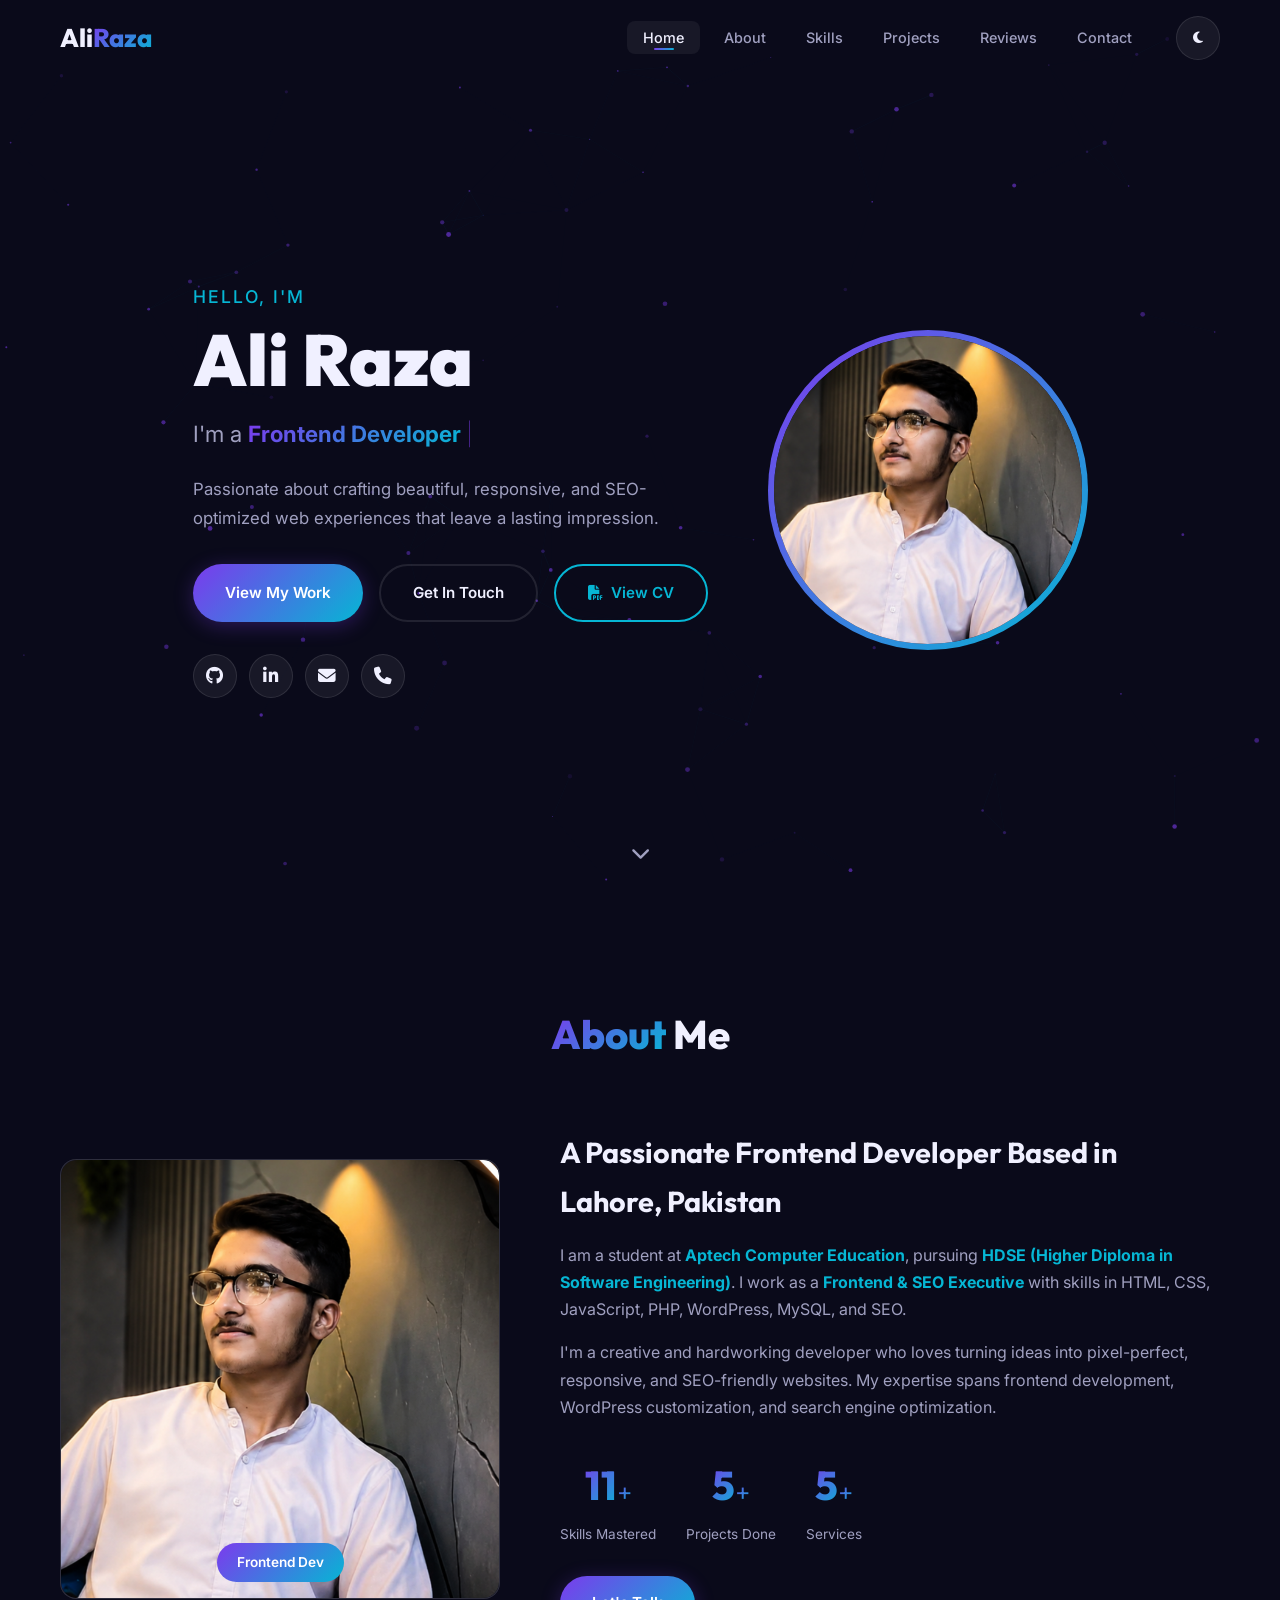
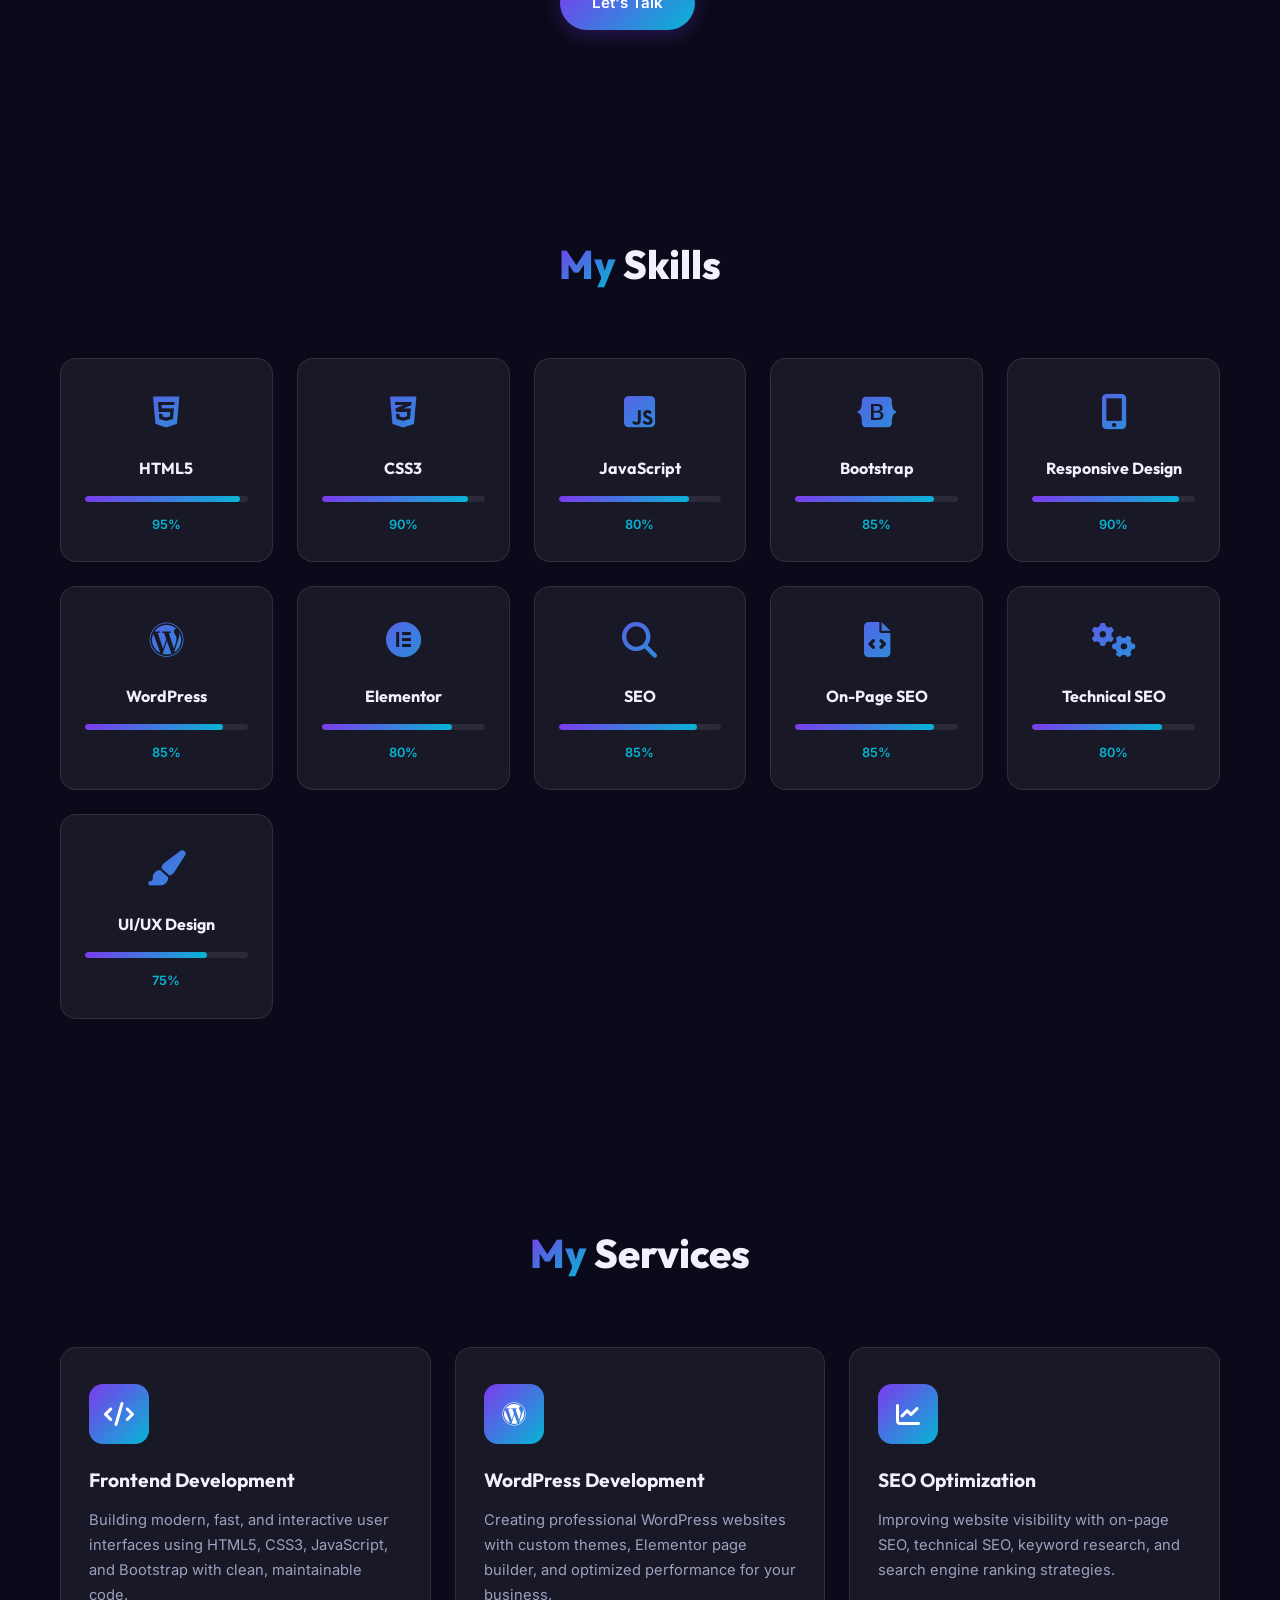
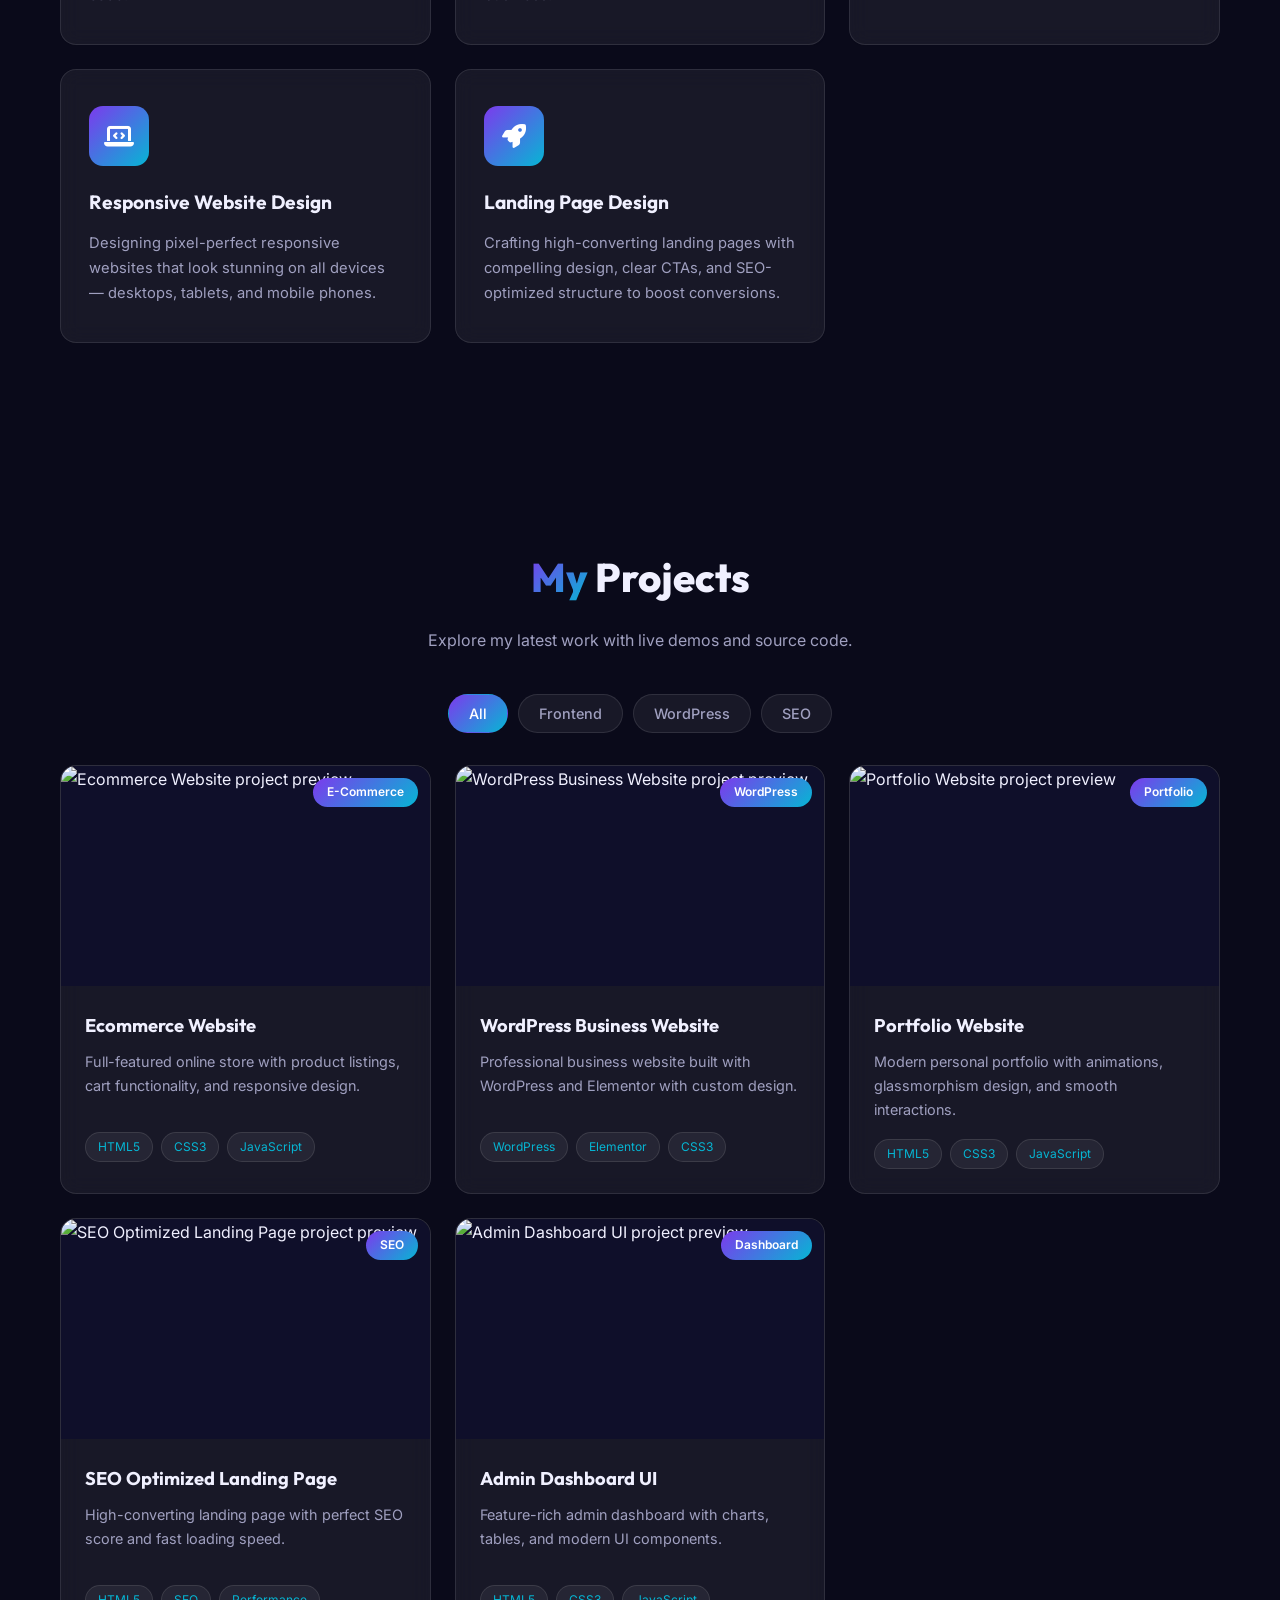
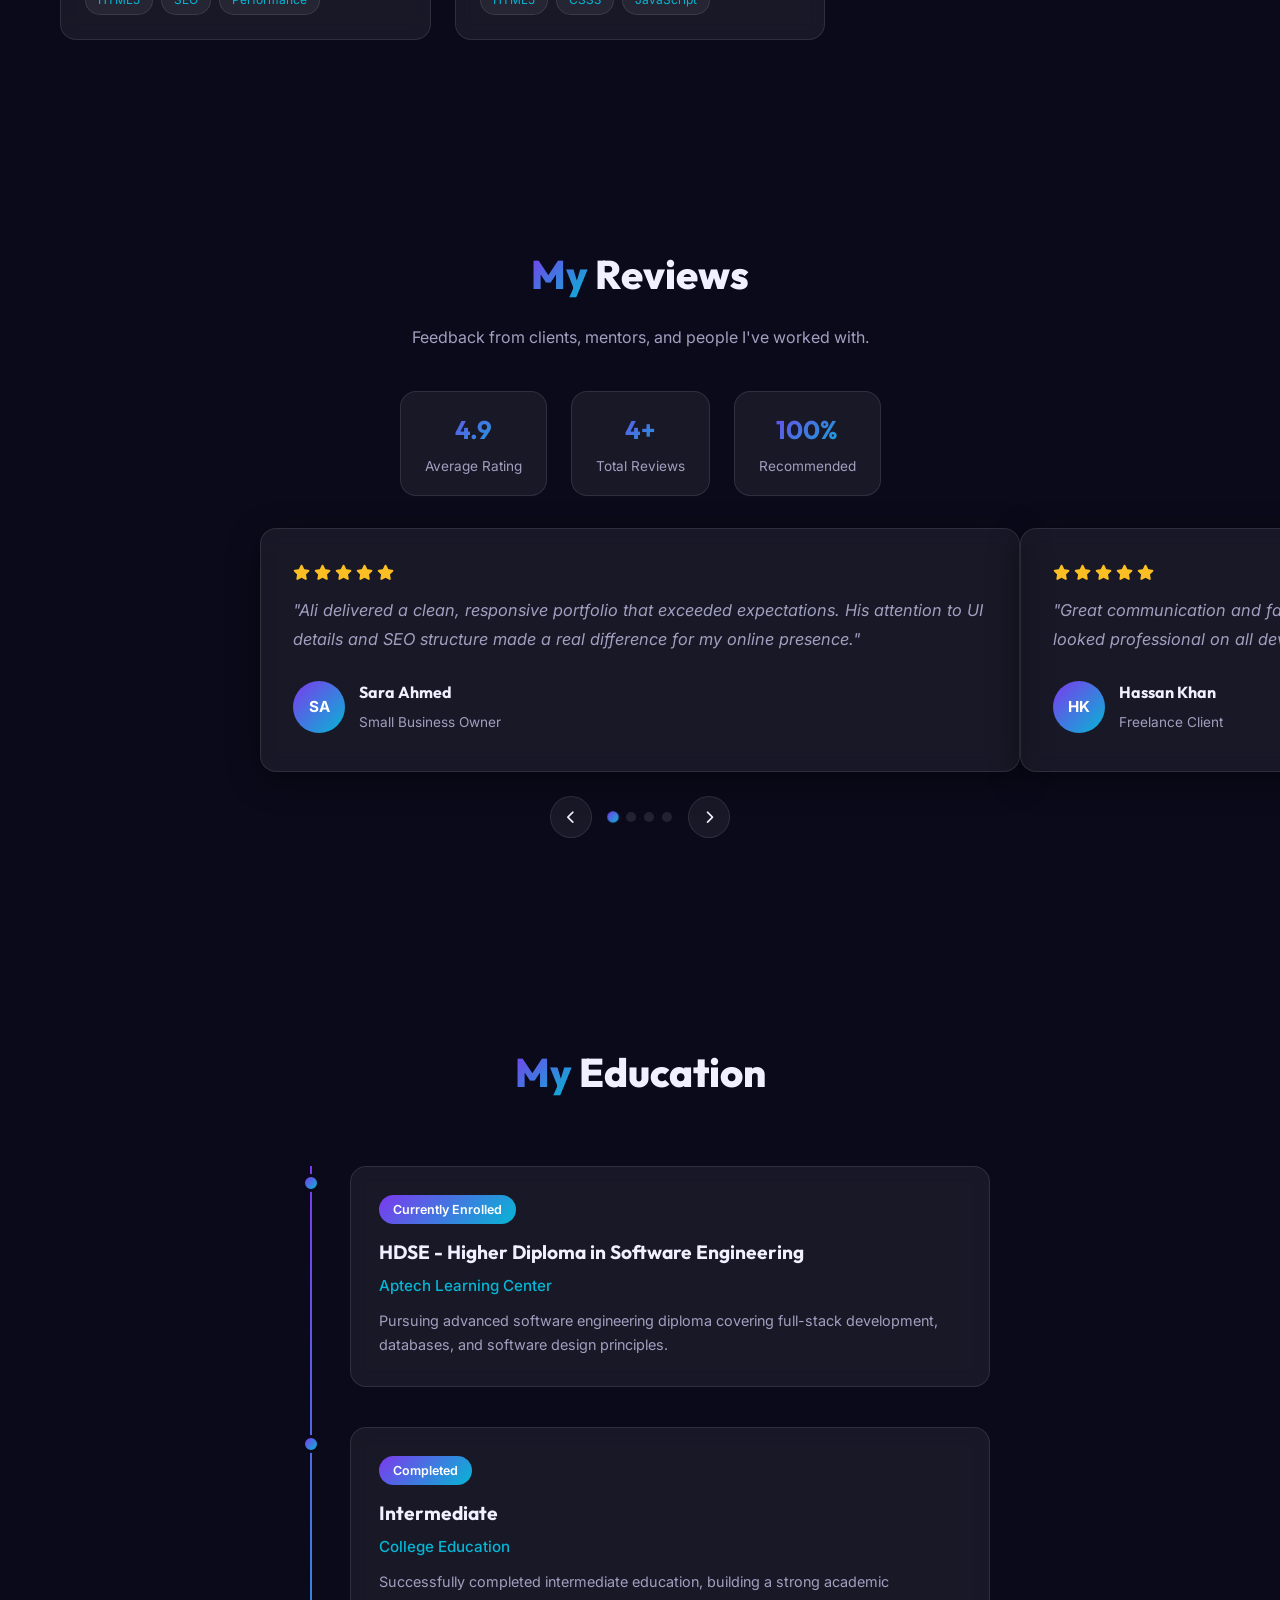
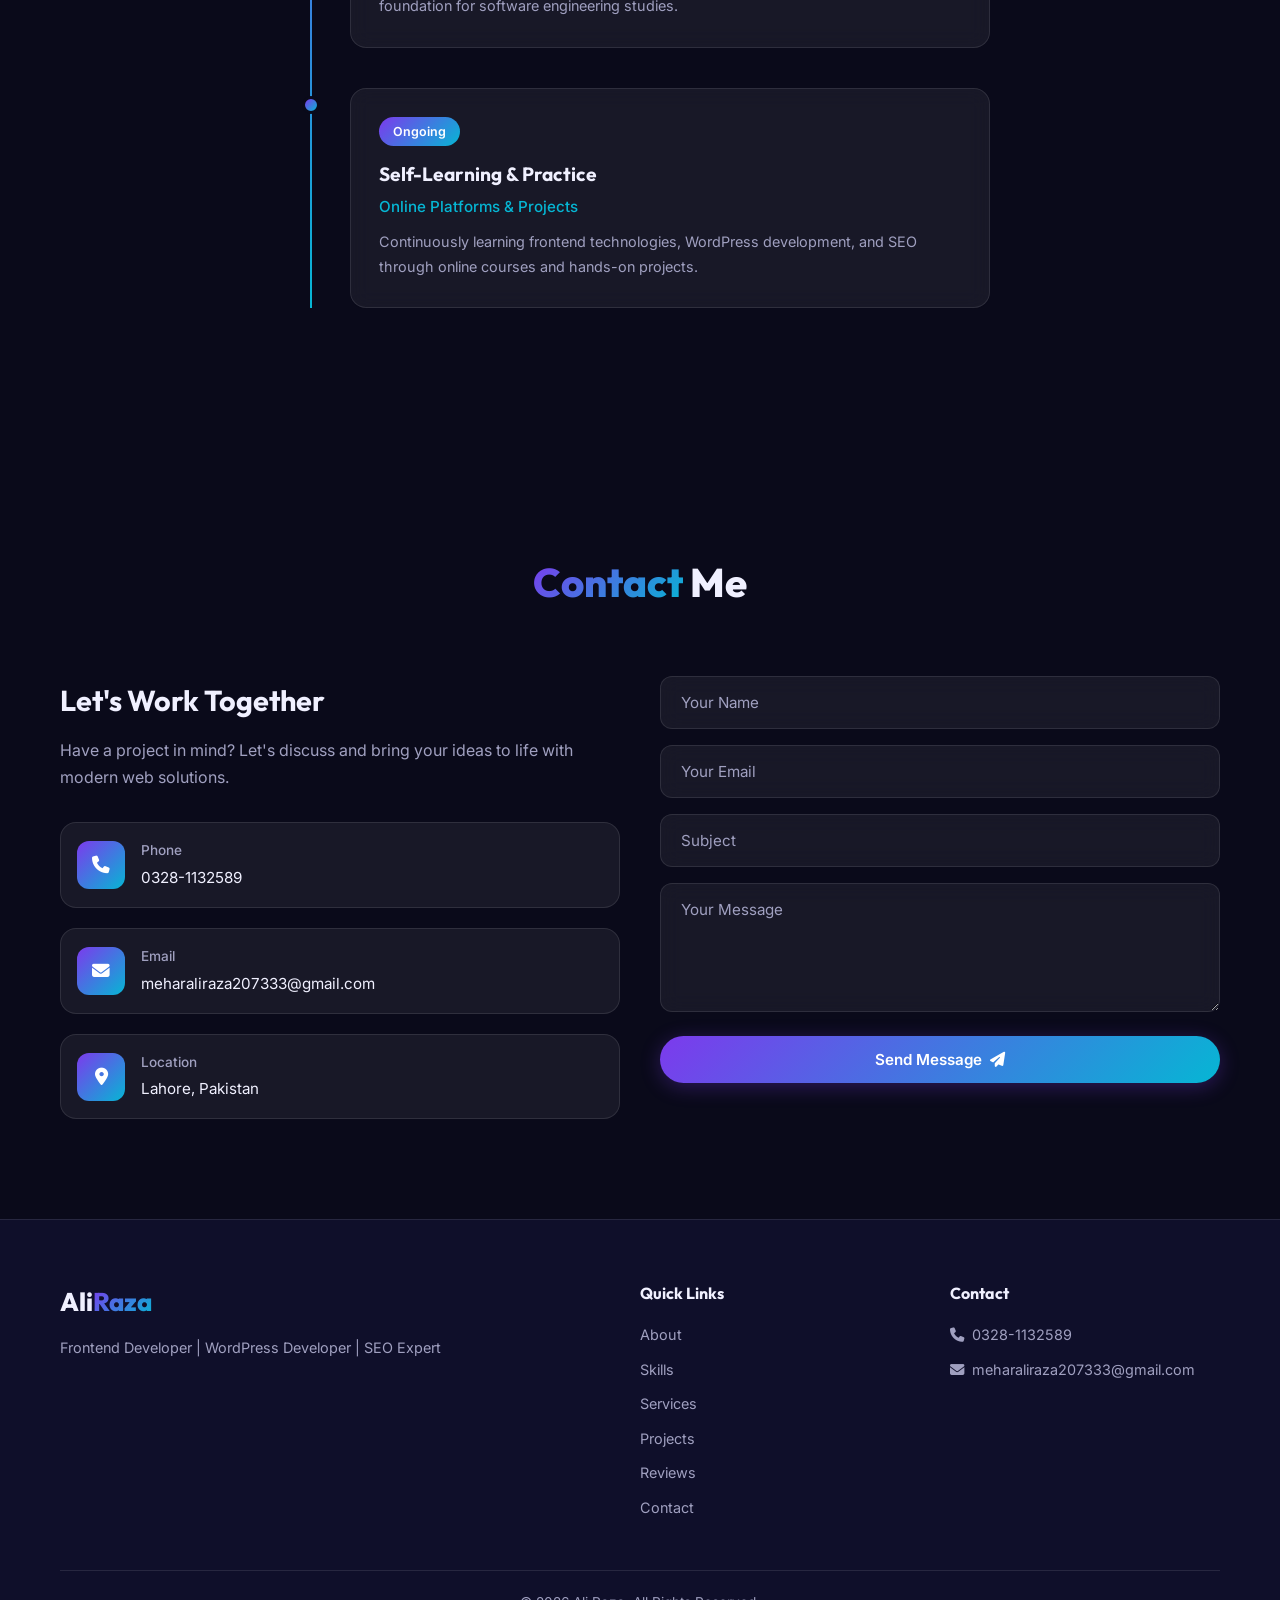
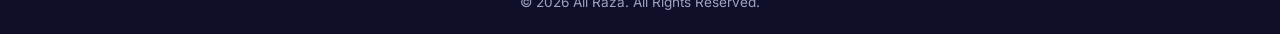
==== Assets/HTML/index.html @ eefe22ae "Upgrade portfolio with Week 2 features, separated assets, CV, reviews, and deployment config. Co-aut" ====
<!DOCTYPE html>
<html lang="en">
<head>
  <meta charset="UTF-8">
  <meta name="viewport" content="width=device-width, initial-scale=1.0">
  <meta name="description" content="Ali Raza - Frontend Developer, WordPress Developer & SEO Expert. Professional portfolio showcasing modern web development skills.">
  <meta name="keywords" content="Frontend Developer, WordPress Developer, SEO Expert, Web Development, Ali Raza">
  <meta name="author" content="Ali Raza">
  <title>Ali Raza | Frontend Developer & SEO Expert</title>
  <link rel="preconnect" href="https://fonts.googleapis.com">
  <link rel="preconnect" href="https://fonts.gstatic.com" crossorigin>
  <link href="https://fonts.googleapis.com/css2?family=Inter:wght@300;400;500;600;700;800;900&family=Outfit:wght@300;400;500;600;700;800&display=swap" rel="stylesheet">
  <link rel="stylesheet" href="https://cdnjs.cloudflare.com/ajax/libs/font-awesome/6.5.1/css/all.min.css">
  <link href="https://unpkg.com/aos@2.3.4/dist/aos.css" rel="stylesheet">
  <link rel="stylesheet" href="../CSS/style.css">
  <script>
    (function () {
      const savedTheme = localStorage.getItem('portfolio-theme') || 'dark';
      document.documentElement.setAttribute('data-theme', savedTheme);
    })();
  </script>
</head>
<body>

  <!-- Loader -->
  <div id="loader">
    <div class="loader-content">
      <div class="loader-spinner"></div>
      <p class="loader-text">Ali Raza</p>
    </div>
  </div>

  <!-- Particle Canvas -->
  <canvas id="particles"></canvas>

  <!-- Navbar -->
  <nav id="navbar" class="navbar">
    <div class="container nav-container">
      <a href="#hero" class="logo">Ali<span>Raza</span></a>
      <ul class="nav-links" id="navLinks">
        <li><a href="#hero" class="nav-link active">Home</a></li>
        <li><a href="#about" class="nav-link">About</a></li>
        <li><a href="#skills" class="nav-link">Skills</a></li>
        <li><a href="#portfolio" class="nav-link">Projects</a></li>
        <li><a href="#reviews" class="nav-link">Reviews</a></li>
        <li><a href="#contact" class="nav-link">Contact</a></li>
      </ul>
      <div class="nav-actions">
        <button class="theme-toggle" id="themeToggle" type="button" aria-label="Toggle light and dark mode">
          <i class="fas fa-sun theme-icon-light"></i>
          <i class="fas fa-moon theme-icon-dark"></i>
        </button>
        <button class="menu-toggle" id="menuToggle" aria-label="Toggle Menu">
          <span></span><span></span><span></span>
        </button>
      </div>
    </div>
  </nav>

  <!-- Hero Section -->
  <section id="hero" class="hero-section">
    <div class="container hero-container">
      <div class="hero-content reveal">
        <p class="hero-greeting">Hello, I'm</p>
        <h1 class="hero-name">Ali Raza</h1>
        <div class="hero-title-wrapper">
          <span class="hero-title-prefix">I'm a </span>
          <span class="typed-text" id="typedText"></span>
          <span class="cursor">|</span>
        </div>
        <p class="hero-description">Passionate about crafting beautiful, responsive, and SEO-optimized web experiences that leave a lasting impression.</p>
        <div class="hero-buttons">
          <a href="#portfolio" class="btn btn-primary">View My Work</a>
          <a href="#contact" class="btn btn-outline">Get In Touch</a>
          <a href="../cv/Ali_Raza_CV.pdf" target="_blank" rel="noopener" class="btn btn-resume"><i class="fas fa-file-pdf"></i> View CV</a>
        </div>
        <div class="hero-socials">
          <a href="https://github.com/meharaliraza207333-byte/" target="_blank" rel="noopener" aria-label="GitHub"><i class="fab fa-github"></i></a>
          <a href="https://www.linkedin.com/in/ali-raza-0301333a9/" target="_blank" rel="noopener" aria-label="LinkedIn"><i class="fab fa-linkedin-in"></i></a>
          <a href="mailto:meharaliraza207333@gmail.com" aria-label="Email"><i class="fas fa-envelope"></i></a>
          <a href="tel:03281132589" aria-label="Phone"><i class="fas fa-phone"></i></a>
        </div>
      </div>
      <div class="hero-visual reveal">
        <div class="hero-avatar-ring">
          <div class="hero-avatar">
            <img class="hero-avatar-img" src="../img/ChatGPT Image May 11, 2026, 07_34_24 PM.png" alt="Ali Raza - Frontend Developer">
          </div>
        </div>
      </div>
    </div>
    <a href="#about" class="scroll-indicator" aria-label="Scroll Down">
      <i class="fas fa-chevron-down"></i>
    </a>
  </section>

  <!-- About Section -->
  <section id="about" class="section about-section">
    <div class="container">
      <h2 class="section-title reveal"><span>About</span> Me</h2>
      <div class="about-grid">
        <div class="about-image reveal">
          <div class="about-avatar-card">
            <img class="about-avatar-img" src="../img/ChatGPT Image May 11, 2026, 07_34_24 PM.png" alt="Ali Raza - Frontend Developer">
            <div class="about-badge">Frontend Dev</div>
          </div>
        </div>
        <div class="about-content reveal">
          <h3 class="about-heading">A Passionate Frontend Developer Based in Lahore, Pakistan</h3>
          <p>I am a student at <strong>Aptech Computer Education</strong>, pursuing <strong>HDSE (Higher Diploma in Software Engineering)</strong>. I work as a <strong>Frontend & SEO Executive</strong> with skills in HTML, CSS, JavaScript, PHP, WordPress, MySQL, and SEO.</p>
          <p>I'm a creative and hardworking developer who loves turning ideas into pixel-perfect, responsive, and SEO-friendly websites. My expertise spans frontend development, WordPress customization, and search engine optimization.</p>
          <div class="about-stats">
            <div class="stat-item">
              <span class="stat-number" data-count="11">0</span><span class="stat-plus">+</span>
              <span class="stat-label">Skills Mastered</span>
            </div>
            <div class="stat-item">
              <span class="stat-number" data-count="5">0</span><span class="stat-plus">+</span>
              <span class="stat-label">Projects Done</span>
            </div>
            <div class="stat-item">
              <span class="stat-number" data-count="5">0</span><span class="stat-plus">+</span>
              <span class="stat-label">Services</span>
            </div>
          </div>
          <a href="#contact" class="btn btn-primary">Let's Talk</a>
        </div>
      </div>
    </div>
  </section>

  <!-- Skills Section -->
  <section id="skills" class="section skills-section">
    <div class="container">
      <h2 class="section-title reveal"><span>My</span> Skills</h2>
      <div class="skills-grid">
        <div class="skill-card reveal" data-skill="95">
          <div class="skill-icon"><i class="fab fa-html5"></i></div>
          <h4>HTML5</h4>
          <div class="skill-bar"><div class="skill-progress" data-width="95"></div></div>
          <span class="skill-percent">95%</span>
        </div>
        <div class="skill-card reveal" data-skill="90">
          <div class="skill-icon"><i class="fab fa-css3-alt"></i></div>
          <h4>CSS3</h4>
          <div class="skill-bar"><div class="skill-progress" data-width="90"></div></div>
          <span class="skill-percent">90%</span>
        </div>
        <div class="skill-card reveal" data-skill="80">
          <div class="skill-icon"><i class="fab fa-js-square"></i></div>
          <h4>JavaScript</h4>
          <div class="skill-bar"><div class="skill-progress" data-width="80"></div></div>
          <span class="skill-percent">80%</span>
        </div>
        <div class="skill-card reveal" data-skill="85">
          <div class="skill-icon"><i class="fab fa-bootstrap"></i></div>
          <h4>Bootstrap</h4>
          <div class="skill-bar"><div class="skill-progress" data-width="85"></div></div>
          <span class="skill-percent">85%</span>
        </div>
        <div class="skill-card reveal" data-skill="90">
          <div class="skill-icon"><i class="fas fa-mobile-alt"></i></div>
          <h4>Responsive Design</h4>
          <div class="skill-bar"><div class="skill-progress" data-width="90"></div></div>
          <span class="skill-percent">90%</span>
        </div>
        <div class="skill-card reveal" data-skill="85">
          <div class="skill-icon"><i class="fab fa-wordpress"></i></div>
          <h4>WordPress</h4>
          <div class="skill-bar"><div class="skill-progress" data-width="85"></div></div>
          <span class="skill-percent">85%</span>
        </div>
        <div class="skill-card reveal" data-skill="80">
          <div class="skill-icon"><i class="fab fa-elementor"></i></div>
          <h4>Elementor</h4>
          <div class="skill-bar"><div class="skill-progress" data-width="80"></div></div>
          <span class="skill-percent">80%</span>
        </div>
        <div class="skill-card reveal" data-skill="85">
          <div class="skill-icon"><i class="fas fa-search"></i></div>
          <h4>SEO</h4>
          <div class="skill-bar"><div class="skill-progress" data-width="85"></div></div>
          <span class="skill-percent">85%</span>
        </div>
        <div class="skill-card reveal" data-skill="85">
          <div class="skill-icon"><i class="fas fa-file-code"></i></div>
          <h4>On-Page SEO</h4>
          <div class="skill-bar"><div class="skill-progress" data-width="85"></div></div>
          <span class="skill-percent">85%</span>
        </div>
        <div class="skill-card reveal" data-skill="80">
          <div class="skill-icon"><i class="fas fa-cogs"></i></div>
          <h4>Technical SEO</h4>
          <div class="skill-bar"><div class="skill-progress" data-width="80"></div></div>
          <span class="skill-percent">80%</span>
        </div>
        <div class="skill-card reveal" data-skill="75">
          <div class="skill-icon"><i class="fas fa-paint-brush"></i></div>
          <h4>UI/UX Design</h4>
          <div class="skill-bar"><div class="skill-progress" data-width="75"></div></div>
          <span class="skill-percent">75%</span>
        </div>
      </div>
    </div>
  </section>

  <!-- Services Section -->
  <section id="services" class="section services-section">
    <div class="container">
      <h2 class="section-title reveal"><span>My</span> Services</h2>
      <div class="services-grid">
        <div class="service-card reveal">
          <div class="service-icon"><i class="fas fa-code"></i></div>
          <h3>Frontend Development</h3>
          <p>Building modern, fast, and interactive user interfaces using HTML5, CSS3, JavaScript, and Bootstrap with clean, maintainable code.</p>
        </div>
        <div class="service-card reveal">
          <div class="service-icon"><i class="fab fa-wordpress"></i></div>
          <h3>WordPress Development</h3>
          <p>Creating professional WordPress websites with custom themes, Elementor page builder, and optimized performance for your business.</p>
        </div>
        <div class="service-card reveal">
          <div class="service-icon"><i class="fas fa-chart-line"></i></div>
          <h3>SEO Optimization</h3>
          <p>Improving website visibility with on-page SEO, technical SEO, keyword research, and search engine ranking strategies.</p>
        </div>
        <div class="service-card reveal">
          <div class="service-icon"><i class="fas fa-laptop-code"></i></div>
          <h3>Responsive Website Design</h3>
          <p>Designing pixel-perfect responsive websites that look stunning on all devices — desktops, tablets, and mobile phones.</p>
        </div>
        <div class="service-card reveal">
          <div class="service-icon"><i class="fas fa-rocket"></i></div>
          <h3>Landing Page Design</h3>
          <p>Crafting high-converting landing pages with compelling design, clear CTAs, and SEO-optimized structure to boost conversions.</p>
        </div>
      </div>
    </div>
  </section>

  <!-- Portfolio Section -->
  <section id="portfolio" class="section portfolio-section">
    <div class="container">
      <h2 class="section-title reveal" data-aos="fade-up"><span>My</span> Projects</h2>
      <p class="section-subtitle reveal" data-aos="fade-up" data-aos-delay="100">Explore my latest work with live demos and source code.</p>
      <div class="portfolio-filters reveal" data-aos="fade-up" data-aos-delay="150">
        <button class="filter-btn active" data-filter="all">All</button>
        <button class="filter-btn" data-filter="frontend">Frontend</button>
        <button class="filter-btn" data-filter="wordpress">WordPress</button>
        <button class="filter-btn" data-filter="seo">SEO</button>
      </div>
      <div class="portfolio-grid" id="portfolioGrid">
        <article class="project-card reveal" data-aos="fade-up" data-category="frontend">
          <div class="project-image">
            <img src="https://images.unsplash.com/photo-1556742049-0cfed4f6a45d?w=800&q=80" alt="Ecommerce Website project preview" loading="lazy">
            <span class="project-tag">E-Commerce</span>
            <div class="project-hover">
              <a href="#" class="btn btn-primary btn-sm project-btn" target="_blank" rel="noopener"><i class="fas fa-external-link-alt"></i> Live Demo</a>
              <a href="https://github.com/meharaliraza207333-byte" class="btn btn-outline btn-sm project-btn" target="_blank" rel="noopener"><i class="fab fa-github"></i> GitHub</a>
            </div>
          </div>
          <div class="project-info">
            <h3>Ecommerce Website</h3>
            <p>Full-featured online store with product listings, cart functionality, and responsive design.</p>
            <div class="project-tech"><span>HTML5</span><span>CSS3</span><span>JavaScript</span></div>
          </div>
        </article>
        <article class="project-card reveal" data-aos="fade-up" data-aos-delay="100" data-category="wordpress">
          <div class="project-image">
            <img src="https://images.unsplash.com/photo-1467232004584-a241de8bcf5d?w=800&q=80" alt="WordPress Business Website project preview" loading="lazy">
            <span class="project-tag">WordPress</span>
            <div class="project-hover">
              <a href="#" class="btn btn-primary btn-sm project-btn" target="_blank" rel="noopener"><i class="fas fa-external-link-alt"></i> Live Demo</a>
              <a href="https://github.com/meharaliraza207333-byte" class="btn btn-outline btn-sm project-btn" target="_blank" rel="noopener"><i class="fab fa-github"></i> GitHub</a>
            </div>
          </div>
          <div class="project-info">
            <h3>WordPress Business Website</h3>
            <p>Professional business website built with WordPress and Elementor with custom design.</p>
            <div class="project-tech"><span>WordPress</span><span>Elementor</span><span>CSS3</span></div>
          </div>
        </article>
        <article class="project-card reveal" data-aos="fade-up" data-aos-delay="200" data-category="frontend">
          <div class="project-image">
            <img src="https://images.unsplash.com/photo-1460925895917-afdab827c52f?w=800&q=80" alt="Portfolio Website project preview" loading="lazy">
            <span class="project-tag">Portfolio</span>
            <div class="project-hover">
              <a href="../../index.html" class="btn btn-primary btn-sm project-btn" target="_blank" rel="noopener"><i class="fas fa-external-link-alt"></i> Live Demo</a>
              <a href="https://github.com/meharaliraza207333-byte" class="btn btn-outline btn-sm project-btn" target="_blank" rel="noopener"><i class="fab fa-github"></i> GitHub</a>
            </div>
          </div>
          <div class="project-info">
            <h3>Portfolio Website</h3>
            <p>Modern personal portfolio with animations, glassmorphism design, and smooth interactions.</p>
            <div class="project-tech"><span>HTML5</span><span>CSS3</span><span>JavaScript</span></div>
          </div>
        </article>
        <article class="project-card reveal" data-aos="fade-up" data-aos-delay="300" data-category="seo">
          <div class="project-image">
            <img src="https://images.unsplash.com/photo-1432888622747-4ebee89a9f89?w=800&q=80" alt="SEO Optimized Landing Page project preview" loading="lazy">
            <span class="project-tag">SEO</span>
            <div class="project-hover">
              <a href="#" class="btn btn-primary btn-sm project-btn" target="_blank" rel="noopener"><i class="fas fa-external-link-alt"></i> Live Demo</a>
              <a href="https://github.com/meharaliraza207333-byte" class="btn btn-outline btn-sm project-btn" target="_blank" rel="noopener"><i class="fab fa-github"></i> GitHub</a>
            </div>
          </div>
          <div class="project-info">
            <h3>SEO Optimized Landing Page</h3>
            <p>High-converting landing page with perfect SEO score and fast loading speed.</p>
            <div class="project-tech"><span>HTML5</span><span>SEO</span><span>Performance</span></div>
          </div>
        </article>
        <article class="project-card reveal" data-aos="fade-up" data-aos-delay="400" data-category="frontend">
          <div class="project-image">
            <img src="https://images.unsplash.com/photo-1551288049-bebda4e38f71?w=800&q=80" alt="Admin Dashboard UI project preview" loading="lazy">
            <span class="project-tag">Dashboard</span>
            <div class="project-hover">
              <a href="#" class="btn btn-primary btn-sm project-btn" target="_blank" rel="noopener"><i class="fas fa-external-link-alt"></i> Live Demo</a>
              <a href="https://github.com/meharaliraza207333-byte" class="btn btn-outline btn-sm project-btn" target="_blank" rel="noopener"><i class="fab fa-github"></i> GitHub</a>
            </div>
          </div>
          <div class="project-info">
            <h3>Admin Dashboard UI</h3>
            <p>Feature-rich admin dashboard with charts, tables, and modern UI components.</p>
            <div class="project-tech"><span>HTML5</span><span>CSS3</span><span>JavaScript</span></div>
          </div>
        </article>
      </div>
    </div>
  </section>

  <!-- My Reviews Section -->
  <section id="reviews" class="section testimonials-section reviews-section">
    <div class="container">
      <h2 class="section-title reveal" data-aos="fade-up"><span>My</span> Reviews</h2>
      <p class="section-subtitle reveal" data-aos="fade-up" data-aos-delay="100">Feedback from clients, mentors, and people I've worked with.</p>
      <div class="reviews-summary reveal" data-aos="fade-up" data-aos-delay="120">
        <div class="reviews-summary-item">
          <strong>4.9</strong>
          <span>Average Rating</span>
        </div>
        <div class="reviews-summary-item">
          <strong>4+</strong>
          <span>Total Reviews</span>
        </div>
        <div class="reviews-summary-item">
          <strong>100%</strong>
          <span>Recommended</span>
        </div>
      </div>
      <div class="testimonials-slider reveal" data-aos="fade-up" data-aos-delay="150">
        <div class="testimonials-track" id="testimonialsTrack">
          <div class="testimonial-card">
            <div class="testimonial-stars"><i class="fas fa-star"></i><i class="fas fa-star"></i><i class="fas fa-star"></i><i class="fas fa-star"></i><i class="fas fa-star"></i></div>
            <p class="testimonial-text">"Ali delivered a clean, responsive portfolio that exceeded expectations. His attention to UI details and SEO structure made a real difference for my online presence."</p>
            <div class="testimonial-author">
              <div class="testimonial-avatar">SA</div>
              <div>
                <h4>Sara Ahmed</h4>
                <span>Small Business Owner</span>
              </div>
            </div>
          </div>
          <div class="testimonial-card">
            <div class="testimonial-stars"><i class="fas fa-star"></i><i class="fas fa-star"></i><i class="fas fa-star"></i><i class="fas fa-star"></i><i class="fas fa-star"></i></div>
            <p class="testimonial-text">"Great communication and fast delivery. The WordPress site was easy to manage and looked professional on all devices. Highly recommended for frontend work."</p>
            <div class="testimonial-author">
              <div class="testimonial-avatar">HK</div>
              <div>
                <h4>Hassan Khan</h4>
                <span>Freelance Client</span>
              </div>
            </div>
          </div>
          <div class="testimonial-card">
            <div class="testimonial-stars"><i class="fas fa-star"></i><i class="fas fa-star"></i><i class="fas fa-star"></i><i class="fas fa-star"></i><i class="fas fa-star-half-alt"></i></div>
            <p class="testimonial-text">"Ali shows strong frontend fundamentals and always tries to improve UX. His landing page optimization helped us get better engagement and page speed scores."</p>
            <div class="testimonial-author">
              <div class="testimonial-avatar">MR</div>
              <div>
                <h4>Mentor Review</h4>
                <span>Aptech Instructor</span>
              </div>
            </div>
          </div>
          <div class="testimonial-card">
            <div class="testimonial-stars"><i class="fas fa-star"></i><i class="fas fa-star"></i><i class="fas fa-star"></i><i class="fas fa-star"></i><i class="fas fa-star"></i></div>
            <p class="testimonial-text">"Professional, creative, and reliable. Ali transformed our basic idea into a modern website with smooth animations and a polished mobile experience."</p>
            <div class="testimonial-author">
              <div class="testimonial-avatar">AF</div>
              <div>
                <h4>Ayesha Fatima</h4>
                <span>Startup Founder</span>
              </div>
            </div>
          </div>
        </div>
        <div class="testimonial-controls">
          <button class="testimonial-btn" id="testimonialPrev" aria-label="Previous review"><i class="fas fa-chevron-left"></i></button>
          <div class="testimonial-dots" id="testimonialDots"></div>
          <button class="testimonial-btn" id="testimonialNext" aria-label="Next review"><i class="fas fa-chevron-right"></i></button>
        </div>
      </div>
    </div>
  </section>

  <!-- Education Timeline -->
  <section id="education" class="section education-section">
    <div class="container">
      <h2 class="section-title reveal"><span>My</span> Education</h2>
      <div class="timeline">
        <div class="timeline-item reveal">
          <div class="timeline-dot"></div>
          <div class="timeline-card">
            <span class="timeline-date">Currently Enrolled</span>
            <h3>HDSE - Higher Diploma in Software Engineering</h3>
            <h4>Aptech Learning Center</h4>
            <p>Pursuing advanced software engineering diploma covering full-stack development, databases, and software design principles.</p>
          </div>
        </div>
        <div class="timeline-item reveal">
          <div class="timeline-dot"></div>
          <div class="timeline-card">
            <span class="timeline-date">Completed</span>
            <h3>Intermediate</h3>
            <h4>College Education</h4>
            <p>Successfully completed intermediate education, building a strong academic foundation for software engineering studies.</p>
          </div>
        </div>
        <div class="timeline-item reveal">
          <div class="timeline-dot"></div>
          <div class="timeline-card">
            <span class="timeline-date">Ongoing</span>
            <h3>Self-Learning & Practice</h3>
            <h4>Online Platforms & Projects</h4>
            <p>Continuously learning frontend technologies, WordPress development, and SEO through online courses and hands-on projects.</p>
          </div>
        </div>
      </div>
    </div>
  </section>

  <!-- Contact Section -->
  <section id="contact" class="section contact-section">
    <div class="container">
      <h2 class="section-title reveal"><span>Contact</span> Me</h2>
      <div class="contact-grid">
        <div class="contact-info reveal">
          <h3>Let's Work Together</h3>
          <p>Have a project in mind? Let's discuss and bring your ideas to life with modern web solutions.</p>
          <div class="contact-details">
            <div class="contact-item">
              <div class="contact-icon"><i class="fas fa-phone"></i></div>
              <div>
                <h4>Phone</h4>
                <a href="tel:03281132589">0328-1132589</a>
              </div>
            </div>
            <div class="contact-item">
              <div class="contact-icon"><i class="fas fa-envelope"></i></div>
              <div>
                <h4>Email</h4>
                <a href="mailto:meharaliraza207333@gmail.com">meharaliraza207333@gmail.com</a>
              </div>
            </div>
            <div class="contact-item">
              <div class="contact-icon"><i class="fas fa-map-marker-alt"></i></div>
              <div>
                <h4>Location</h4>
                <p>Lahore, Pakistan</p>
              </div>
            </div>
          </div>
        </div>
        <form class="contact-form reveal" id="contactForm">
          <div class="form-group">
            <input type="text" id="formName" placeholder="Your Name" required>
          </div>
          <div class="form-group">
            <input type="email" id="formEmail" placeholder="Your Email" required>
          </div>
          <div class="form-group">
            <input type="text" id="formSubject" placeholder="Subject" required>
          </div>
          <div class="form-group">
            <textarea id="formMessage" rows="5" placeholder="Your Message" required></textarea>
          </div>
          <button type="submit" class="btn btn-primary btn-full">Send Message <i class="fas fa-paper-plane"></i></button>
        </form>
      </div>
    </div>
  </section>

  <!-- Footer -->
  <footer class="footer">
    <div class="container">
      <div class="footer-content">
        <div class="footer-brand">
          <a href="#hero" class="logo">Ali<span>Raza</span></a>
          <p>Frontend Developer | WordPress Developer | SEO Expert</p>
        </div>
        <div class="footer-links">
          <h4>Quick Links</h4>
          <a href="#about">About</a>
          <a href="#skills">Skills</a>
          <a href="#services">Services</a>
          <a href="#portfolio">Projects</a>
          <a href="#reviews">Reviews</a>
          <a href="#contact">Contact</a>
        </div>
        <div class="footer-contact">
          <h4>Contact</h4>
          <a href="tel:03281132589"><i class="fas fa-phone"></i> 0328-1132589</a>
          <a href="mailto:meharaliraza207333@gmail.com"><i class="fas fa-envelope"></i> meharaliraza207333@gmail.com</a>
        </div>
      </div>
      <div class="footer-bottom">
        <p>&copy; 2026 Ali Raza. All Rights Reserved.</p>
      </div>
    </div>
  </footer>

  <!-- Back to Top -->
  <button id="backToTop" class="back-to-top" aria-label="Back to Top">
    <i class="fas fa-arrow-up"></i>
  </button>

  <script src="https://unpkg.com/aos@2.3.4/dist/aos.js"></script>
  <script src="../JS/script.js"></script>
</body>
</html>
---- Assets/CSS/style.css ----
/* ========== CSS Variables & Reset ========== */
:root {
  --bg-primary: #0a0a1a;
  --bg-secondary: #0f0f2a;
  --bg-card: rgba(255, 255, 255, 0.04);
  --glass: rgba(255, 255, 255, 0.06);
  --glass-border: rgba(255, 255, 255, 0.1);
  --text-primary: #f0f0ff;
  --text-secondary: #a0a0c0;
  --accent: #7c3aed;
  --accent2: #06b6d4;
  --gradient: linear-gradient(135deg, #7c3aed, #06b6d4);
  --gradient2: linear-gradient(135deg, #06b6d4, #7c3aed);
  --shadow: 0 8px 32px rgba(0, 0, 0, 0.4);
  --navbar-bg: rgba(10, 10, 26, 0.85);
  --mobile-nav-bg: rgba(10, 10, 26, 0.97);
  --radius: 16px;
  --transition: 0.3s cubic-bezier(0.4, 0, 0.2, 1);
  --font: 'Inter', sans-serif;
  --font-heading: 'Outfit', sans-serif;
}

[data-theme="light"] {
  --bg-primary: #f4f6fb;
  --bg-secondary: #ffffff;
  --bg-card: rgba(0, 0, 0, 0.03);
  --glass: rgba(255, 255, 255, 0.82);
  --glass-border: rgba(0, 0, 0, 0.08);
  --text-primary: #1a1a2e;
  --text-secondary: #5a5a7a;
  --shadow: 0 8px 32px rgba(0, 0, 0, 0.08);
  --navbar-bg: rgba(255, 255, 255, 0.88);
  --mobile-nav-bg: rgba(255, 255, 255, 0.98);
}

*, *::before, *::after { margin: 0; padding: 0; box-sizing: border-box; }

html { scroll-behavior: smooth; scrollbar-width: thin; scrollbar-color: var(--accent) var(--bg-primary); }
::-webkit-scrollbar { width: 8px; }
::-webkit-scrollbar-track { background: var(--bg-primary); }
::-webkit-scrollbar-thumb { background: var(--gradient); border-radius: 10px; }

body { font-family: var(--font); background: var(--bg-primary); color: var(--text-primary); line-height: 1.7; overflow-x: hidden; }
a { text-decoration: none; color: inherit; }
ul { list-style: none; }
img { max-width: 100%; display: block; }
.container { max-width: 1200px; margin: 0 auto; padding: 0 20px; }

/* ========== Loader ========== */
#loader { position: fixed; inset: 0; z-index: 10000; background: var(--bg-primary); display: flex; align-items: center; justify-content: center; transition: opacity 0.5s, visibility 0.5s; }
#loader.hidden { opacity: 0; visibility: hidden; }
.loader-spinner { width: 50px; height: 50px; border-radius: 50%; border: 3px solid var(--glass-border); border-top-color: var(--accent); animation: spin 0.8s linear infinite; }
.loader-text { margin-top: 16px; font-family: var(--font-heading); font-size: 1.2rem; background: var(--gradient); -webkit-background-clip: text; -webkit-text-fill-color: transparent; background-clip: text; letter-spacing: 2px; }
.loader-content { text-align: center; }
@keyframes spin { to { transform: rotate(360deg); } }

/* ========== Particles ========== */
#particles { position: fixed; inset: 0; z-index: 0; pointer-events: none; }

/* ========== Navbar ========== */
.navbar { position: fixed; top: 0; left: 0; width: 100%; z-index: 1000; padding: 16px 0; background: transparent; transition: var(--transition); }
.navbar.scrolled { background: var(--navbar-bg); backdrop-filter: blur(20px); border-bottom: 1px solid var(--glass-border); padding: 10px 0; }
.nav-container { display: flex; align-items: center; justify-content: space-between; gap: 16px; }
.nav-actions { display: flex; align-items: center; gap: 10px; margin-left: 12px; flex-shrink: 0; }
.logo { font-family: var(--font-heading); font-size: 1.6rem; font-weight: 800; color: var(--text-primary); flex-shrink: 0; }
.logo span { background: var(--gradient); -webkit-background-clip: text; -webkit-text-fill-color: transparent; background-clip: text; }
.nav-links { display: flex; gap: 8px; margin-left: auto; }
.nav-link { padding: 8px 16px; border-radius: 8px; font-size: 0.9rem; font-weight: 500; color: var(--text-secondary); transition: var(--transition); position: relative; }
.nav-link:hover, .nav-link.active { color: var(--text-primary); background: var(--glass); }
.nav-link.active::after { content: ''; position: absolute; bottom: 4px; left: 50%; transform: translateX(-50%); width: 20px; height: 2px; background: var(--gradient); border-radius: 2px; }
.menu-toggle { display: none; flex-direction: column; gap: 5px; background: none; border: none; cursor: pointer; padding: 4px; z-index: 1001; }
.menu-toggle span { width: 24px; height: 2px; background: var(--text-primary); border-radius: 2px; transition: var(--transition); }
.menu-toggle.active span:nth-child(1) { transform: rotate(45deg) translate(5px, 5px); }
.menu-toggle.active span:nth-child(2) { opacity: 0; }
.menu-toggle.active span:nth-child(3) { transform: rotate(-45deg) translate(5px, -5px); }

.theme-toggle {
  width: 44px;
  height: 44px;
  border-radius: 50%;
  border: 1px solid var(--glass-border);
  background: var(--glass);
  color: var(--text-primary);
  cursor: pointer;
  display: flex;
  align-items: center;
  justify-content: center;
  transition: var(--transition);
  position: relative;
  overflow: hidden;
}

.theme-toggle:hover {
  border-color: var(--accent);
  transform: translateY(-2px);
  box-shadow: 0 8px 24px rgba(124, 58, 237, 0.2);
}

.theme-toggle i {
  position: absolute;
  transition: var(--transition);
}

.theme-icon-light { opacity: 0; transform: rotate(-90deg) scale(0.5); }
.theme-icon-dark { opacity: 1; transform: rotate(0) scale(1); }
[data-theme="light"] .theme-icon-light { opacity: 1; transform: rotate(0) scale(1); }
[data-theme="light"] .theme-icon-dark { opacity: 0; transform: rotate(90deg) scale(0.5); }

/* ========== Sections ========== */
.section { padding: 100px 0; position: relative; z-index: 1; }
.section-title { font-family: var(--font-heading); font-size: 2.5rem; font-weight: 800; text-align: center; margin-bottom: 60px; }
.section-subtitle { text-align: center; color: var(--text-secondary); max-width: 620px; margin: -44px auto 40px; font-size: 1rem; }
.section-title span { background: var(--gradient); -webkit-background-clip: text; -webkit-text-fill-color: transparent; background-clip: text; }

/* ========== Buttons ========== */
.btn { display: inline-flex; align-items: center; gap: 8px; padding: 14px 32px; border-radius: 50px; font-weight: 600; font-size: 0.95rem; border: none; cursor: pointer; transition: var(--transition); font-family: var(--font); }
.btn-primary { background: var(--gradient); color: #fff; box-shadow: 0 4px 20px rgba(124, 58, 237, 0.3); }
.btn-primary:hover { transform: translateY(-2px); box-shadow: 0 8px 30px rgba(124, 58, 237, 0.5); }
.btn-outline { background: transparent; color: var(--text-primary); border: 2px solid var(--glass-border); }
.btn-outline:hover { border-color: var(--accent); background: var(--glass); }
.btn-resume { background: transparent; color: var(--accent2); border: 2px solid var(--accent2); }
.btn-resume:hover { background: var(--accent2); color: #fff; transform: translateY(-2px); box-shadow: 0 8px 30px rgba(6, 182, 212, 0.4); }
.btn-full { width: 100%; justify-content: center; }

/* ========== Hero ========== */
.hero-section { min-height: 100vh; display: flex; align-items: center; justify-content: center; position: relative; z-index: 1; padding-top: 80px; }
.hero-container { display: flex; align-items: center; justify-content: space-between; gap: 60px; }
.hero-content { flex: 1; }
.hero-greeting { font-size: 1.1rem; color: var(--accent2); font-weight: 500; margin-bottom: 8px; letter-spacing: 2px; text-transform: uppercase; }
.hero-name { font-family: var(--font-heading); font-size: clamp(2.5rem, 6vw, 4.5rem); font-weight: 900; line-height: 1.1; margin-bottom: 16px; }
.hero-title-wrapper { font-size: 1.4rem; color: var(--text-secondary); margin-bottom: 20px; min-height: 40px; }
.typed-text { background: var(--gradient); -webkit-background-clip: text; -webkit-text-fill-color: transparent; background-clip: text; font-weight: 700; }
.cursor { animation: blink 0.7s infinite; color: var(--accent); font-weight: 100; }
@keyframes blink { 0%, 100% { opacity: 1; } 50% { opacity: 0; } }
.hero-description { color: var(--text-secondary); margin-bottom: 32px; max-width: 500px; font-size: 1.05rem; }
.hero-buttons { display: flex; gap: 16px; margin-bottom: 32px; flex-wrap: wrap; }
.hero-socials { display: flex; gap: 12px; }
.hero-socials a { width: 44px; height: 44px; border-radius: 50%; display: flex; align-items: center; justify-content: center; background: var(--glass); border: 1px solid var(--glass-border); font-size: 1.1rem; transition: var(--transition); }
.hero-socials a:hover { background: var(--gradient); border-color: transparent; transform: translateY(-3px); box-shadow: 0 8px 25px rgba(124, 58, 237, 0.4); }
.hero-visual { flex: 0 0 auto; text-align: center; }
.hero-avatar-ring { width: 320px; height: 320px; border-radius: 50%; padding: 6px; background: var(--gradient); animation: float 4s ease-in-out infinite; position: relative; }
.hero-avatar { width: 100%; height: 100%; border-radius: 50%; background: var(--bg-secondary); display: flex; align-items: center; justify-content: center; }
.hero-avatar-img { width: 100%; height: 100%; border-radius: 50%; object-fit: cover; object-position: center top; }
.hero-status { margin-top: 20px; display: inline-flex; align-items: center; gap: 8px; padding: 8px 20px; border-radius: 50px; background: var(--glass); border: 1px solid var(--glass-border); font-size: 0.85rem; color: var(--text-secondary); backdrop-filter: blur(10px); }
.status-dot { width: 8px; height: 8px; border-radius: 50%; background: #22c55e; animation: pulse-dot 2s ease-in-out infinite; }
@keyframes pulse-dot { 0%, 100% { box-shadow: 0 0 0 0 rgba(34, 197, 94, 0.4); } 50% { box-shadow: 0 0 0 8px rgba(34, 197, 94, 0); } }
@keyframes float { 0%, 100% { transform: translateY(0); } 50% { transform: translateY(-20px); } }
.scroll-indicator { position: absolute; bottom: 30px; left: 50%; transform: translateX(-50%); animation: bounce 2s infinite; color: var(--text-secondary); font-size: 1.2rem; }
@keyframes bounce { 0%, 100% { transform: translateX(-50%) translateY(0); } 50% { transform: translateX(-50%) translateY(10px); } }

/* ========== About ========== */
.about-grid { display: grid; grid-template-columns: 1fr 1.5fr; gap: 60px; align-items: center; }
.about-avatar-card { width: 100%; aspect-ratio: 1; border-radius: var(--radius); background: var(--glass); border: 1px solid var(--glass-border); backdrop-filter: blur(10px); display: flex; flex-direction: column; align-items: center; justify-content: center; gap: 16px; position: relative; overflow: hidden; }
.about-avatar-card::before { content: ''; position: absolute; inset: -2px; border-radius: var(--radius); background: var(--gradient); z-index: -1; opacity: 0; transition: var(--transition); }
.about-avatar-card:hover::before { opacity: 1; }
.about-avatar-img { width: 100%; height: 100%; border-radius: var(--radius); object-fit: cover; object-position: center top; position: absolute; inset: 0; }
.about-badge { padding: 8px 20px; border-radius: 50px; background: var(--gradient); font-size: 0.85rem; font-weight: 600; color: #fff; position: relative; z-index: 2; margin-top: auto; margin-bottom: 16px; }
.about-heading { font-family: var(--font-heading); font-size: 1.8rem; margin-bottom: 16px; }
.about-content p { color: var(--text-secondary); margin-bottom: 16px; }
.about-content strong { color: var(--accent2); }
.about-stats { display: flex; gap: 30px; margin: 30px 0; flex-wrap: wrap; }
.stat-item { text-align: center; }
.stat-number { font-family: var(--font-heading); font-size: 2.5rem; font-weight: 800; background: var(--gradient); -webkit-background-clip: text; -webkit-text-fill-color: transparent; background-clip: text; }
.stat-plus { font-size: 1.5rem; background: var(--gradient); -webkit-background-clip: text; -webkit-text-fill-color: transparent; background-clip: text; }
.stat-label { display: block; font-size: 0.85rem; color: var(--text-secondary); margin-top: 4px; }
.about-buttons { display: flex; gap: 12px; flex-wrap: wrap; }

/* ========== Skills ========== */
.skills-grid { display: grid; grid-template-columns: repeat(auto-fill, minmax(200px, 1fr)); gap: 24px; }
.skill-card { background: var(--glass); border: 1px solid var(--glass-border); backdrop-filter: blur(10px); border-radius: var(--radius); padding: 24px; text-align: center; transition: var(--transition); }
.skill-card:hover { transform: translateY(-8px); border-color: var(--accent); box-shadow: 0 8px 30px rgba(124, 58, 237, 0.15); }
.skill-icon { font-size: 2.2rem; margin-bottom: 12px; background: var(--gradient); -webkit-background-clip: text; -webkit-text-fill-color: transparent; background-clip: text; }
.skill-card h4 { font-family: var(--font-heading); font-size: 1rem; margin-bottom: 14px; }
.skill-bar { width: 100%; height: 6px; background: rgba(255, 255, 255, 0.08); border-radius: 10px; overflow: hidden; margin-bottom: 8px; }
.skill-progress { height: 100%; width: 0; background: var(--gradient); border-radius: 10px; transition: width 1.5s cubic-bezier(0.4, 0, 0.2, 1); }
.skill-percent { font-size: 0.8rem; color: var(--accent2); font-weight: 600; }

/* ========== Services ========== */
.services-grid { display: grid; grid-template-columns: repeat(auto-fill, minmax(280px, 1fr)); gap: 24px; }
.service-card { background: var(--glass); border: 1px solid var(--glass-border); backdrop-filter: blur(10px); border-radius: var(--radius); padding: 36px 28px; transition: var(--transition); position: relative; overflow: hidden; }
.service-card::before { content: ''; position: absolute; top: 0; left: 0; width: 100%; height: 3px; background: var(--gradient); transform: scaleX(0); transform-origin: left; transition: var(--transition); }
.service-card:hover { transform: translateY(-8px); border-color: var(--accent); }
.service-card:hover::before { transform: scaleX(1); }
.service-icon { width: 60px; height: 60px; border-radius: 14px; background: var(--gradient); display: flex; align-items: center; justify-content: center; font-size: 1.5rem; color: #fff; margin-bottom: 20px; }
.service-card h3 { font-family: var(--font-heading); font-size: 1.2rem; margin-bottom: 12px; }
.service-card p { color: var(--text-secondary); font-size: 0.92rem; }

/* ========== Portfolio ========== */
.portfolio-filters { display: flex; justify-content: center; gap: 10px; flex-wrap: wrap; margin-bottom: 32px; }
.filter-btn {
  padding: 10px 20px;
  border-radius: 50px;
  border: 1px solid var(--glass-border);
  background: var(--glass);
  color: var(--text-secondary);
  font-family: var(--font);
  font-size: 0.9rem;
  font-weight: 500;
  cursor: pointer;
  transition: var(--transition);
}
.filter-btn:hover, .filter-btn.active { color: #fff; background: var(--gradient); border-color: transparent; }
.portfolio-grid { display: grid; grid-template-columns: repeat(auto-fill, minmax(320px, 1fr)); gap: 24px; }
.project-card { background: var(--glass); border: 1px solid var(--glass-border); backdrop-filter: blur(10px); border-radius: var(--radius); overflow: hidden; transition: var(--transition); }
.project-card.hidden { display: none; }
.project-card:hover { transform: translateY(-8px); border-color: var(--accent); box-shadow: 0 12px 40px rgba(124, 58, 237, 0.15); }
.project-image { position: relative; height: 220px; background: var(--bg-secondary); overflow: hidden; }
.project-image img { width: 100%; height: 100%; object-fit: cover; transition: transform 0.5s ease; }
.project-card:hover .project-image img { transform: scale(1.08); }
.project-tag { position: absolute; top: 12px; right: 12px; padding: 4px 14px; border-radius: 50px; font-size: 0.75rem; font-weight: 600; background: var(--gradient); color: #fff; z-index: 2; }
.project-hover {
  position: absolute;
  inset: 0;
  background: rgba(10, 10, 26, 0.72);
  display: flex;
  align-items: center;
  justify-content: center;
  gap: 10px;
  opacity: 0;
  transition: var(--transition);
  padding: 16px;
  flex-wrap: wrap;
}
[data-theme="light"] .project-hover { background: rgba(26, 26, 46, 0.65); }
.project-card:hover .project-hover { opacity: 1; }
.project-btn { padding: 10px 16px !important; font-size: 0.82rem !important; border-radius: 50px !important; }
.project-info { padding: 24px; }
.project-info h3 { font-family: var(--font-heading); font-size: 1.15rem; margin-bottom: 8px; }
.project-info p { color: var(--text-secondary); font-size: 0.9rem; margin-bottom: 16px; min-height: 66px; }
.project-tech { display: flex; gap: 8px; flex-wrap: wrap; }
.project-tech span { padding: 4px 12px; border-radius: 50px; font-size: 0.75rem; background: var(--glass); border: 1px solid var(--glass-border); color: var(--accent2); }

/* ========== Testimonials ========== */
.reviews-section .section-title span { background: var(--gradient); -webkit-background-clip: text; -webkit-text-fill-color: transparent; background-clip: text; }
.reviews-summary {
  display: flex;
  justify-content: center;
  gap: 24px;
  flex-wrap: wrap;
  margin-bottom: 32px;
}
.reviews-summary-item {
  text-align: center;
  padding: 16px 24px;
  border-radius: var(--radius);
  background: var(--glass);
  border: 1px solid var(--glass-border);
  min-width: 120px;
}
.reviews-summary-item strong {
  display: block;
  font-family: var(--font-heading);
  font-size: 1.6rem;
  background: var(--gradient);
  -webkit-background-clip: text;
  -webkit-text-fill-color: transparent;
  background-clip: text;
}
.reviews-summary-item span { color: var(--text-secondary); font-size: 0.85rem; }
.testimonials-slider { max-width: 760px; margin: 0 auto; position: relative; }
.testimonials-track { display: flex; transition: transform 0.5s cubic-bezier(0.4, 0, 0.2, 1); }
.testimonial-card {
  min-width: 100%;
  background: var(--glass);
  border: 1px solid var(--glass-border);
  backdrop-filter: blur(10px);
  border-radius: var(--radius);
  padding: 36px 32px;
  box-shadow: var(--shadow);
}
.testimonial-stars { color: #fbbf24; margin-bottom: 16px; font-size: 0.95rem; display: flex; gap: 4px; }
.testimonial-text { color: var(--text-secondary); font-size: 1.02rem; line-height: 1.8; margin-bottom: 24px; font-style: italic; }
.testimonial-author { display: flex; align-items: center; gap: 14px; }
.testimonial-avatar {
  width: 52px;
  height: 52px;
  border-radius: 50%;
  background: var(--gradient);
  display: flex;
  align-items: center;
  justify-content: center;
  color: #fff;
  font-weight: 700;
  font-size: 0.95rem;
  flex-shrink: 0;
}
.testimonial-author h4 { font-family: var(--font-heading); font-size: 1rem; margin-bottom: 2px; }
.testimonial-author span { color: var(--text-secondary); font-size: 0.85rem; }
.testimonial-controls { display: flex; align-items: center; justify-content: center; gap: 16px; margin-top: 24px; }
.testimonial-btn {
  width: 42px;
  height: 42px;
  border-radius: 50%;
  border: 1px solid var(--glass-border);
  background: var(--glass);
  color: var(--text-primary);
  cursor: pointer;
  transition: var(--transition);
}
.testimonial-btn:hover { background: var(--gradient); border-color: transparent; color: #fff; }
.testimonial-dots { display: flex; gap: 8px; }
.testimonial-dot {
  width: 10px;
  height: 10px;
  border-radius: 50%;
  border: none;
  background: var(--glass-border);
  cursor: pointer;
  transition: var(--transition);
  padding: 0;
}
.testimonial-dot.active { background: var(--gradient); transform: scale(1.15); }

/* ========== Education Timeline ========== */
.timeline { position: relative; max-width: 700px; margin: 0 auto; }
.timeline::before { content: ''; position: absolute; left: 20px; top: 0; bottom: 0; width: 2px; background: var(--gradient); }
.timeline-item { position: relative; padding-left: 60px; margin-bottom: 40px; }
.timeline-dot { position: absolute; left: 12px; top: 8px; width: 18px; height: 18px; border-radius: 50%; background: var(--gradient); border: 3px solid var(--bg-primary); z-index: 1; }
.timeline-card { background: var(--glass); border: 1px solid var(--glass-border); backdrop-filter: blur(10px); border-radius: var(--radius); padding: 28px; transition: var(--transition); }
.timeline-card:hover { border-color: var(--accent); transform: translateX(6px); }
.timeline-date { display: inline-block; padding: 4px 14px; border-radius: 50px; font-size: 0.78rem; background: var(--gradient); color: #fff; font-weight: 600; margin-bottom: 12px; }
.timeline-card h3 { font-family: var(--font-heading); font-size: 1.2rem; margin-bottom: 4px; }
.timeline-card h4 { color: var(--accent2); font-size: 0.95rem; margin-bottom: 10px; font-weight: 500; }
.timeline-card p { color: var(--text-secondary); font-size: 0.9rem; }

/* ========== Contact ========== */
.contact-grid { display: grid; grid-template-columns: 1fr 1fr; gap: 40px; align-items: start; }
.contact-info h3 { font-family: var(--font-heading); font-size: 1.8rem; margin-bottom: 12px; }
.contact-info>p { color: var(--text-secondary); margin-bottom: 30px; }
.contact-details { display: flex; flex-direction: column; gap: 20px; }
.contact-item { display: flex; align-items: center; gap: 16px; padding: 16px; border-radius: var(--radius); background: var(--glass); border: 1px solid var(--glass-border); transition: var(--transition); }
.contact-item:hover { border-color: var(--accent); transform: translateX(6px); }
.contact-icon { width: 48px; height: 48px; border-radius: 12px; background: var(--gradient); display: flex; align-items: center; justify-content: center; font-size: 1.1rem; color: #fff; flex-shrink: 0; }
.contact-item h4 { font-size: 0.85rem; color: var(--text-secondary); margin-bottom: 2px; font-weight: 500; }
.contact-item a, .contact-item p { color: var(--text-primary); font-size: 0.95rem; }
.contact-item a:hover { color: var(--accent2); }
.contact-socials { display: flex; gap: 12px; margin-top: 24px; }
.contact-socials a { width: 44px; height: 44px; border-radius: 50%; display: flex; align-items: center; justify-content: center; background: var(--glass); border: 1px solid var(--glass-border); font-size: 1.1rem; transition: var(--transition); }
.contact-socials a:hover { background: var(--gradient); border-color: transparent; transform: translateY(-3px); box-shadow: 0 8px 25px rgba(124, 58, 237, 0.4); }
.contact-form { display: flex; flex-direction: column; gap: 16px; }
.form-group input, .form-group textarea { width: 100%; padding: 16px 20px; border-radius: 12px; border: 1px solid var(--glass-border); background: var(--glass); backdrop-filter: blur(10px); color: var(--text-primary); font-family: var(--font); font-size: 0.95rem; transition: var(--transition); outline: none; resize: vertical; }
.form-group input:focus, .form-group textarea:focus { border-color: var(--accent); box-shadow: 0 0 20px rgba(124, 58, 237, 0.15); }
.form-group input::placeholder, .form-group textarea::placeholder { color: var(--text-secondary); }

/* ========== Footer ========== */
.footer { background: var(--bg-secondary); border-top: 1px solid var(--glass-border); padding: 60px 0 0; position: relative; z-index: 1; }
.footer-content { display: grid; grid-template-columns: 2fr 1fr 1fr; gap: 40px; margin-bottom: 40px; }
.footer-brand p { color: var(--text-secondary); margin-top: 12px; font-size: 0.9rem; }
.footer-socials { display: flex; gap: 10px; margin-top: 16px; }
.footer-socials a { width: 38px; height: 38px; border-radius: 50%; display: flex; align-items: center; justify-content: center; background: var(--glass); border: 1px solid var(--glass-border); font-size: 0.95rem; color: var(--text-secondary); transition: var(--transition); }
.footer-socials a:hover { background: var(--gradient); border-color: transparent; color: #fff; transform: translateY(-3px); }
.footer-links h4, .footer-contact h4 { font-family: var(--font-heading); margin-bottom: 16px; font-size: 1rem; }
.footer-links a, .footer-contact a { display: flex; align-items: center; gap: 8px; color: var(--text-secondary); font-size: 0.9rem; margin-bottom: 10px; transition: var(--transition); }
.footer-links a:hover, .footer-contact a:hover { color: var(--accent2); transform: translateX(4px); }
.footer-bottom { border-top: 1px solid var(--glass-border); padding: 20px 0; text-align: center; color: var(--text-secondary); font-size: 0.85rem; }

/* ========== Back to Top ========== */
.back-to-top { position: fixed; bottom: 30px; right: 30px; z-index: 999; width: 48px; height: 48px; border-radius: 50%; background: var(--gradient); border: none; color: #fff; font-size: 1.1rem; cursor: pointer; opacity: 0; visibility: hidden; transform: translateY(20px); transition: var(--transition); box-shadow: 0 4px 20px rgba(124, 58, 237, 0.4); }
.back-to-top.visible { opacity: 1; visibility: visible; transform: translateY(0); }
.back-to-top:hover { transform: translateY(-4px); box-shadow: 0 8px 30px rgba(124, 58, 237, 0.6); }

/* ========== Reveal Animation ========== */
.reveal { opacity: 0; transform: translateY(40px); transition: opacity 0.8s cubic-bezier(0.4, 0, 0.2, 1), transform 0.8s cubic-bezier(0.4, 0, 0.2, 1); }
.reveal.active { opacity: 1; transform: translateY(0); }

/* ========== Responsive ========== */
@media(max-width:992px) {
  .hero-container { flex-direction: column-reverse; text-align: center; }
  .hero-description { margin: 0 auto 32px; }
  .hero-buttons { justify-content: center; }
  .hero-socials { justify-content: center; }
  .hero-avatar-ring { width: 240px; height: 240px; }
  .about-grid { grid-template-columns: 1fr; }
  .about-avatar-card { max-width: 300px; margin: 0 auto; }
  .contact-grid { grid-template-columns: 1fr; }
  .contact-socials { justify-content: center; }
  .footer-content { grid-template-columns: 1fr; text-align: center; }
  .footer-links a, .footer-contact a { justify-content: center; }
  .footer-socials { justify-content: center; }
}

@media(max-width:768px) {
  .menu-toggle { display: flex; }
  .nav-links { position: fixed; top: 0; right: -100%; width: 75%; max-width: 320px; height: 100vh; flex-direction: column; background: var(--mobile-nav-bg); backdrop-filter: blur(20px); padding: 80px 30px 30px; gap: 4px; transition: var(--transition); border-left: 1px solid var(--glass-border); z-index: 1000; }
  .nav-links.open { right: 0; }
  .nav-actions { margin-left: 0; }
  .section-title { font-size: 2rem; }
  .section-subtitle { font-size: 0.95rem; padding: 0 8px; }
  .hero-name { font-size: 2.5rem; }
  .portfolio-grid { grid-template-columns: 1fr; }
  .services-grid { grid-template-columns: 1fr; }
  .skills-grid { grid-template-columns: repeat(2, 1fr); }
  .about-stats { justify-content: center; }
  .testimonial-card { padding: 28px 22px; }
  .project-info p { min-height: auto; }
  .project-hover { opacity: 1; background: linear-gradient(to top, rgba(10, 10, 26, 0.85), transparent 60%); align-items: flex-end; justify-content: flex-start; padding-bottom: 14px; }
}

@media(max-width:480px) {
  .skills-grid { grid-template-columns: 1fr; }
  .hero-avatar-ring { width: 180px; height: 180px; }
  .btn { padding: 12px 24px; font-size: 0.9rem; }
  .hero-buttons { flex-direction: column; align-items: center; }
}
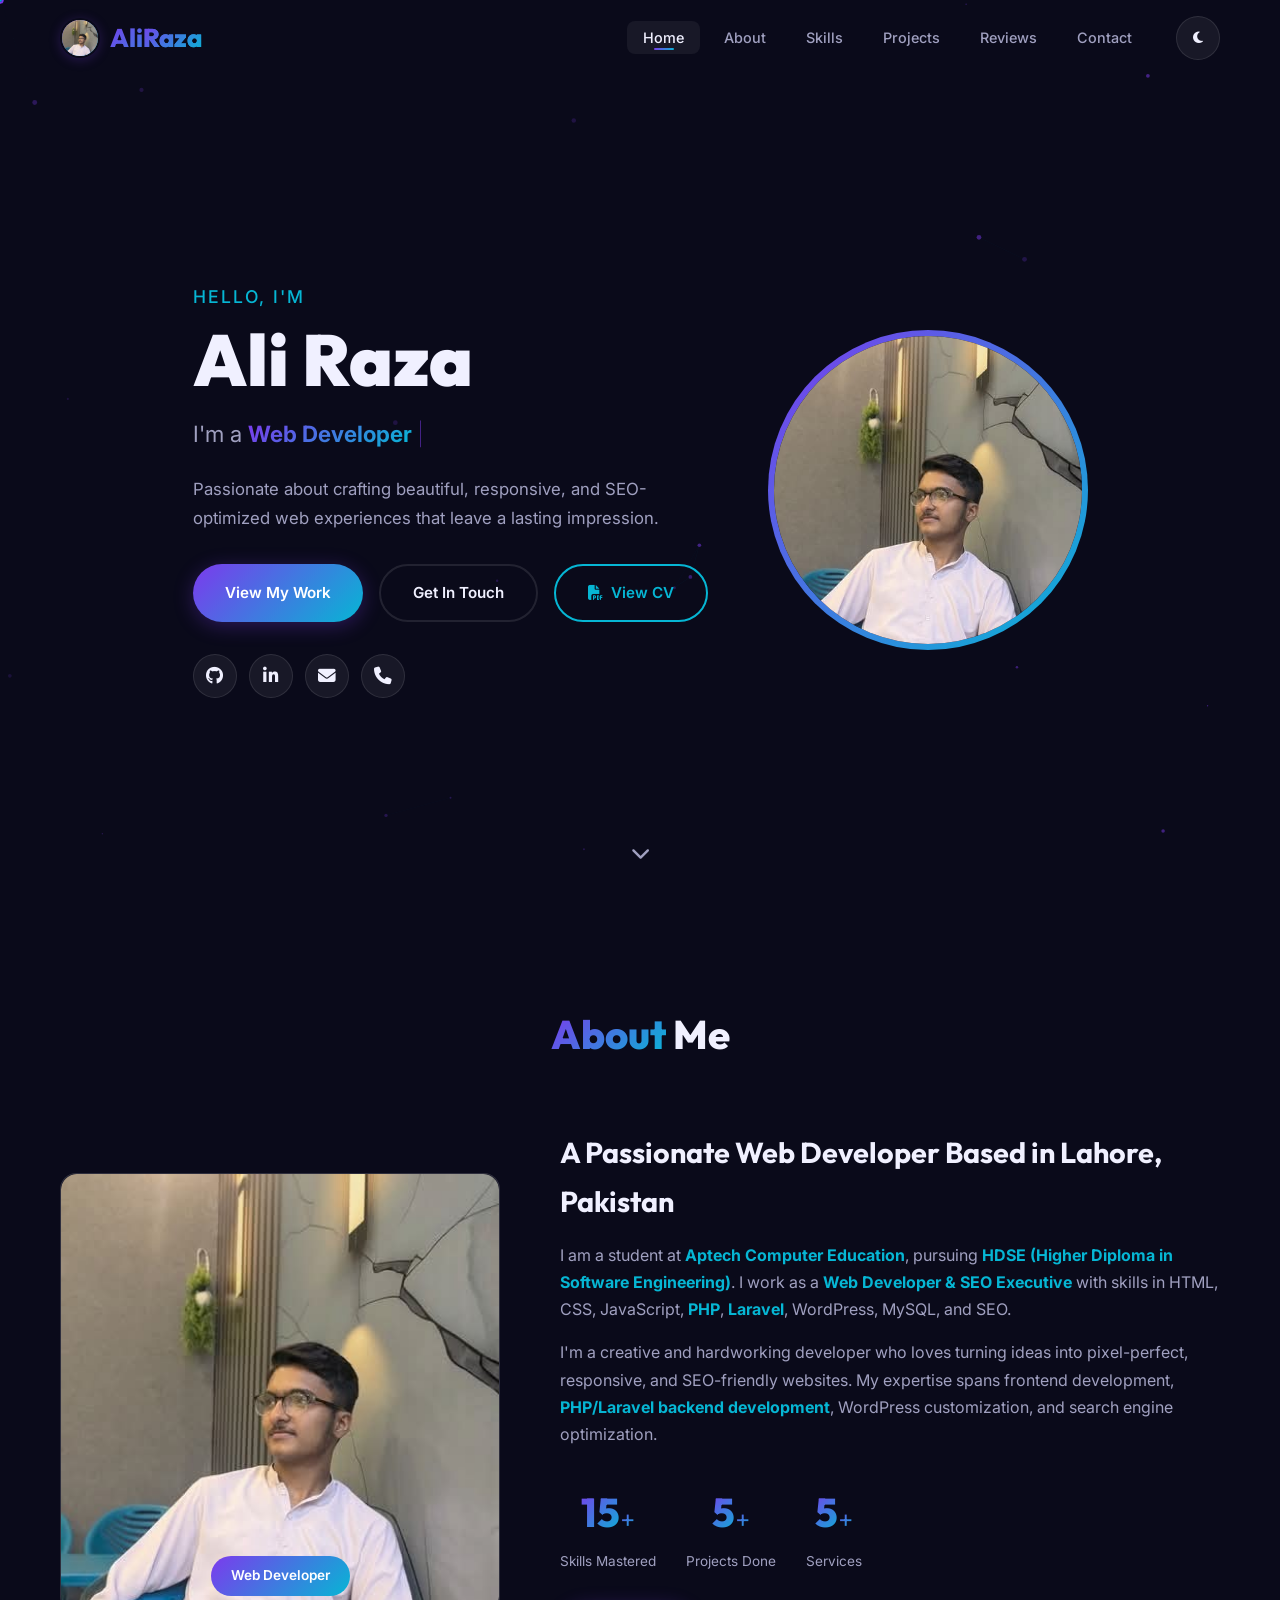
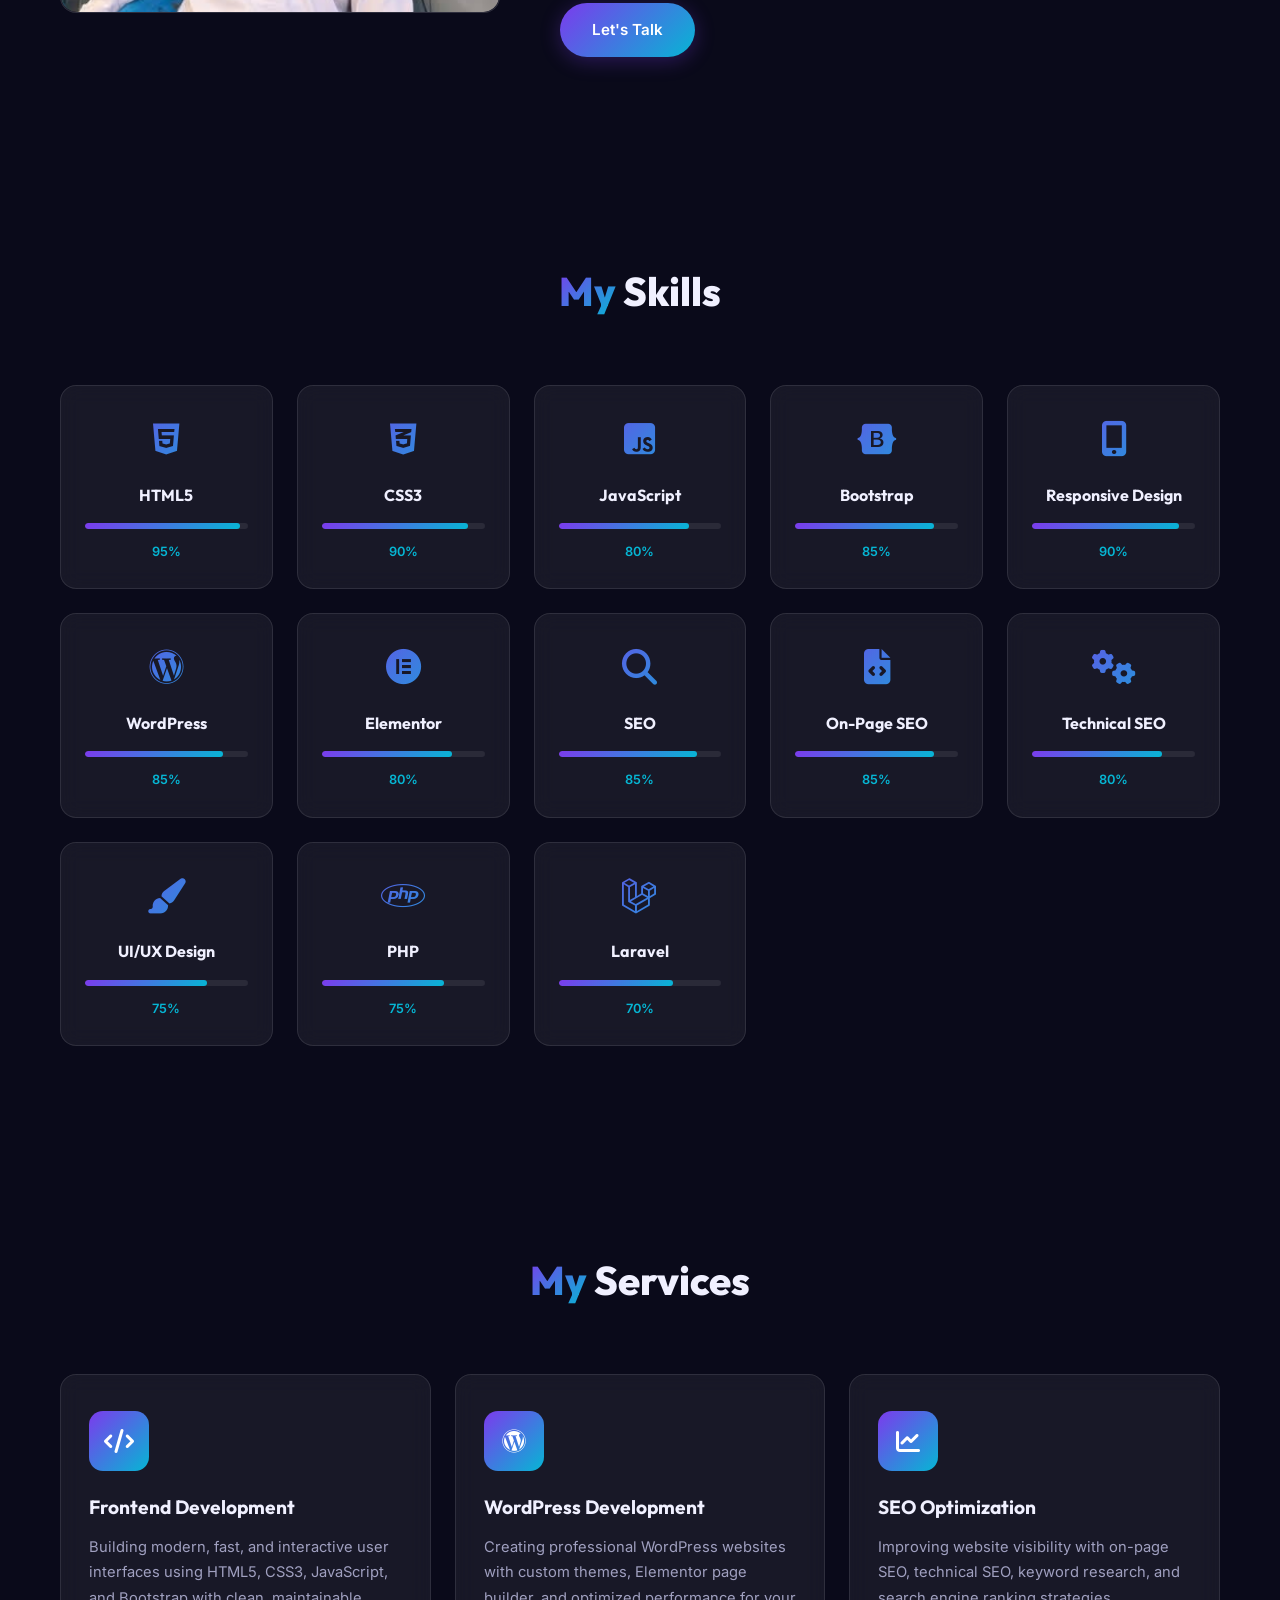
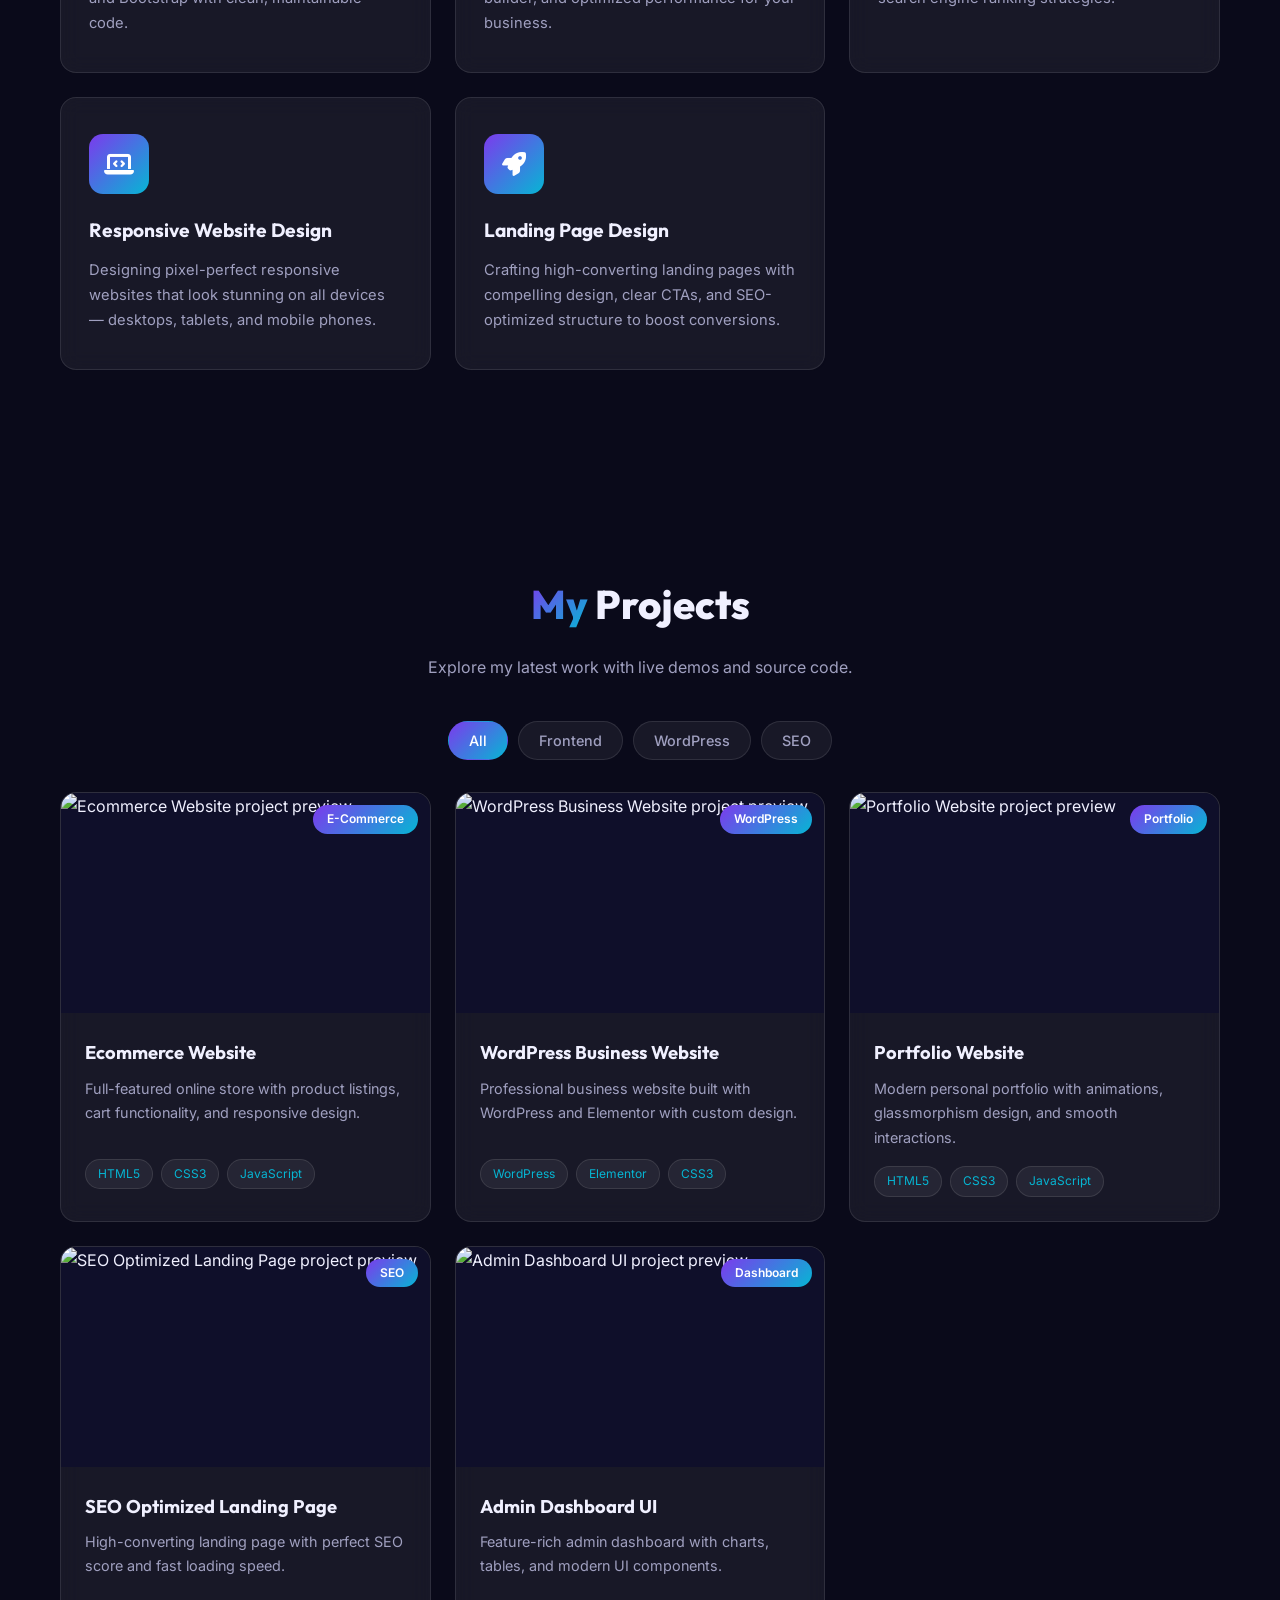
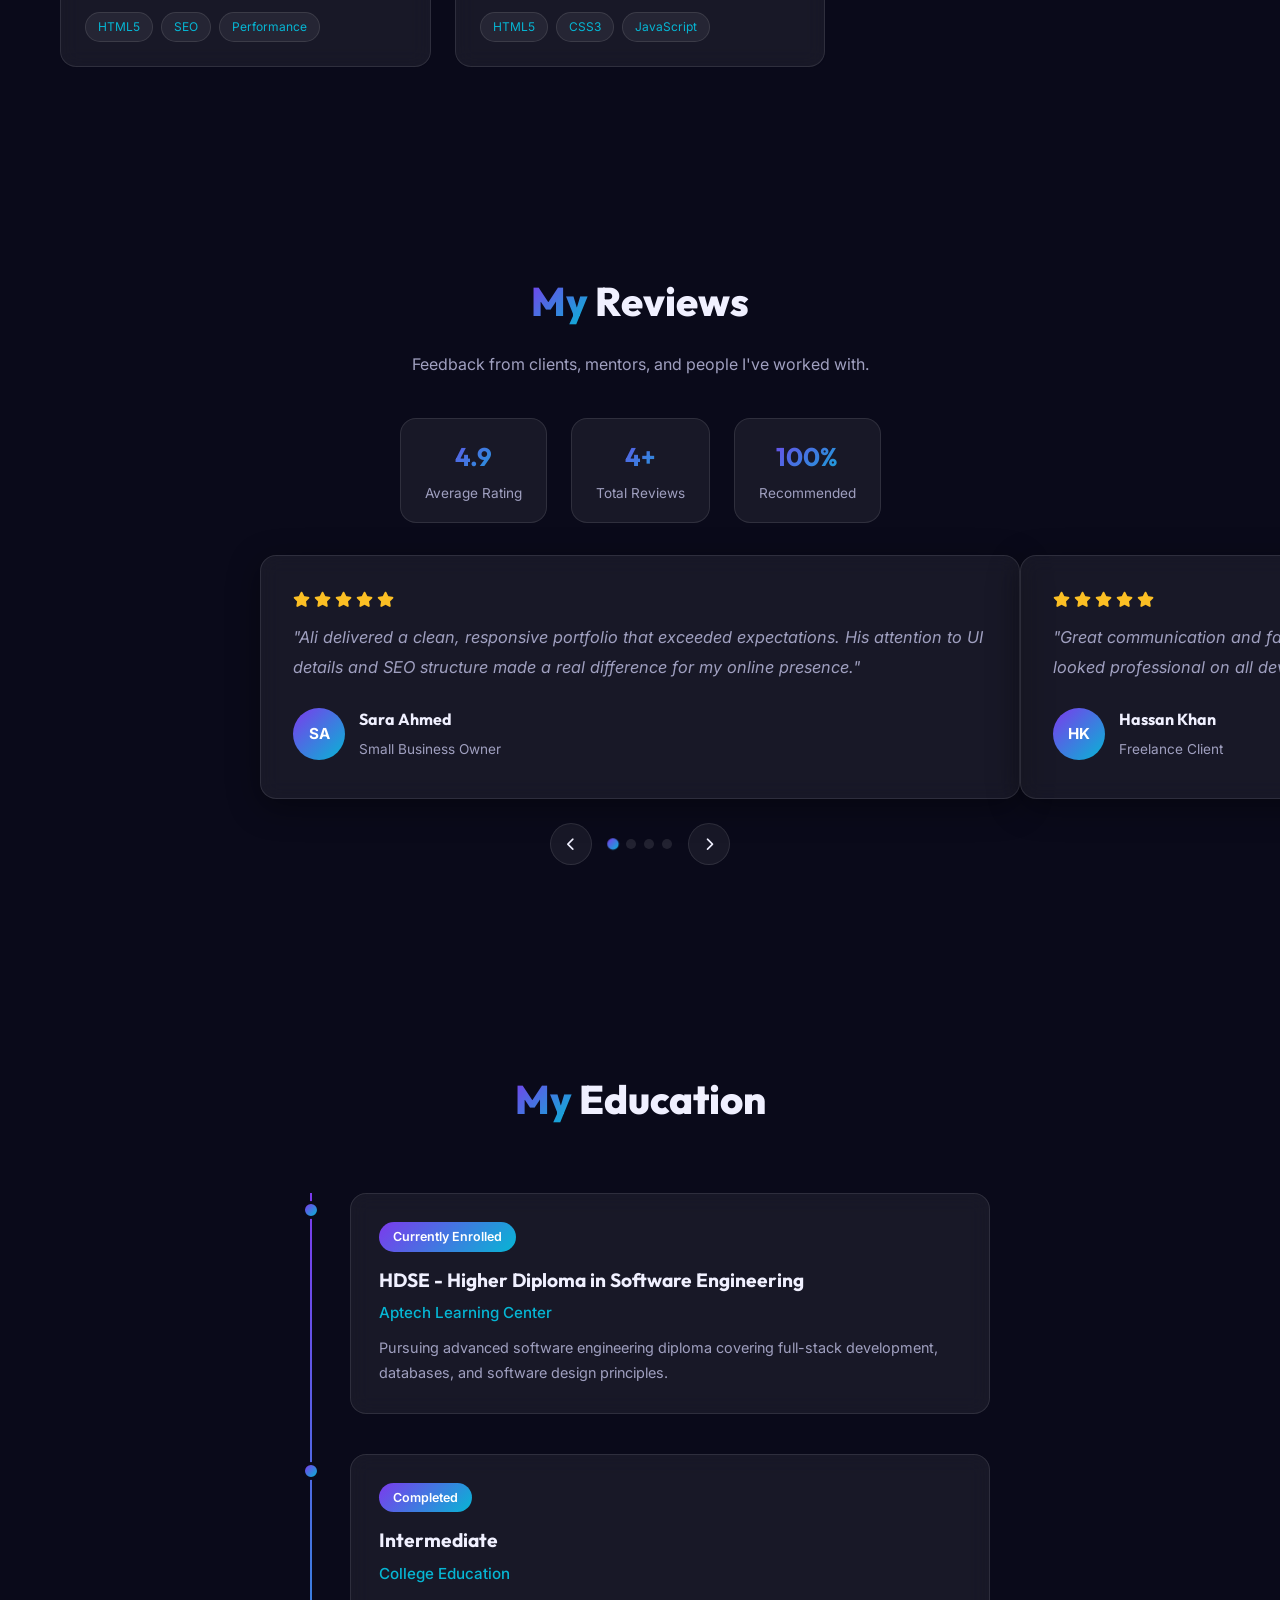
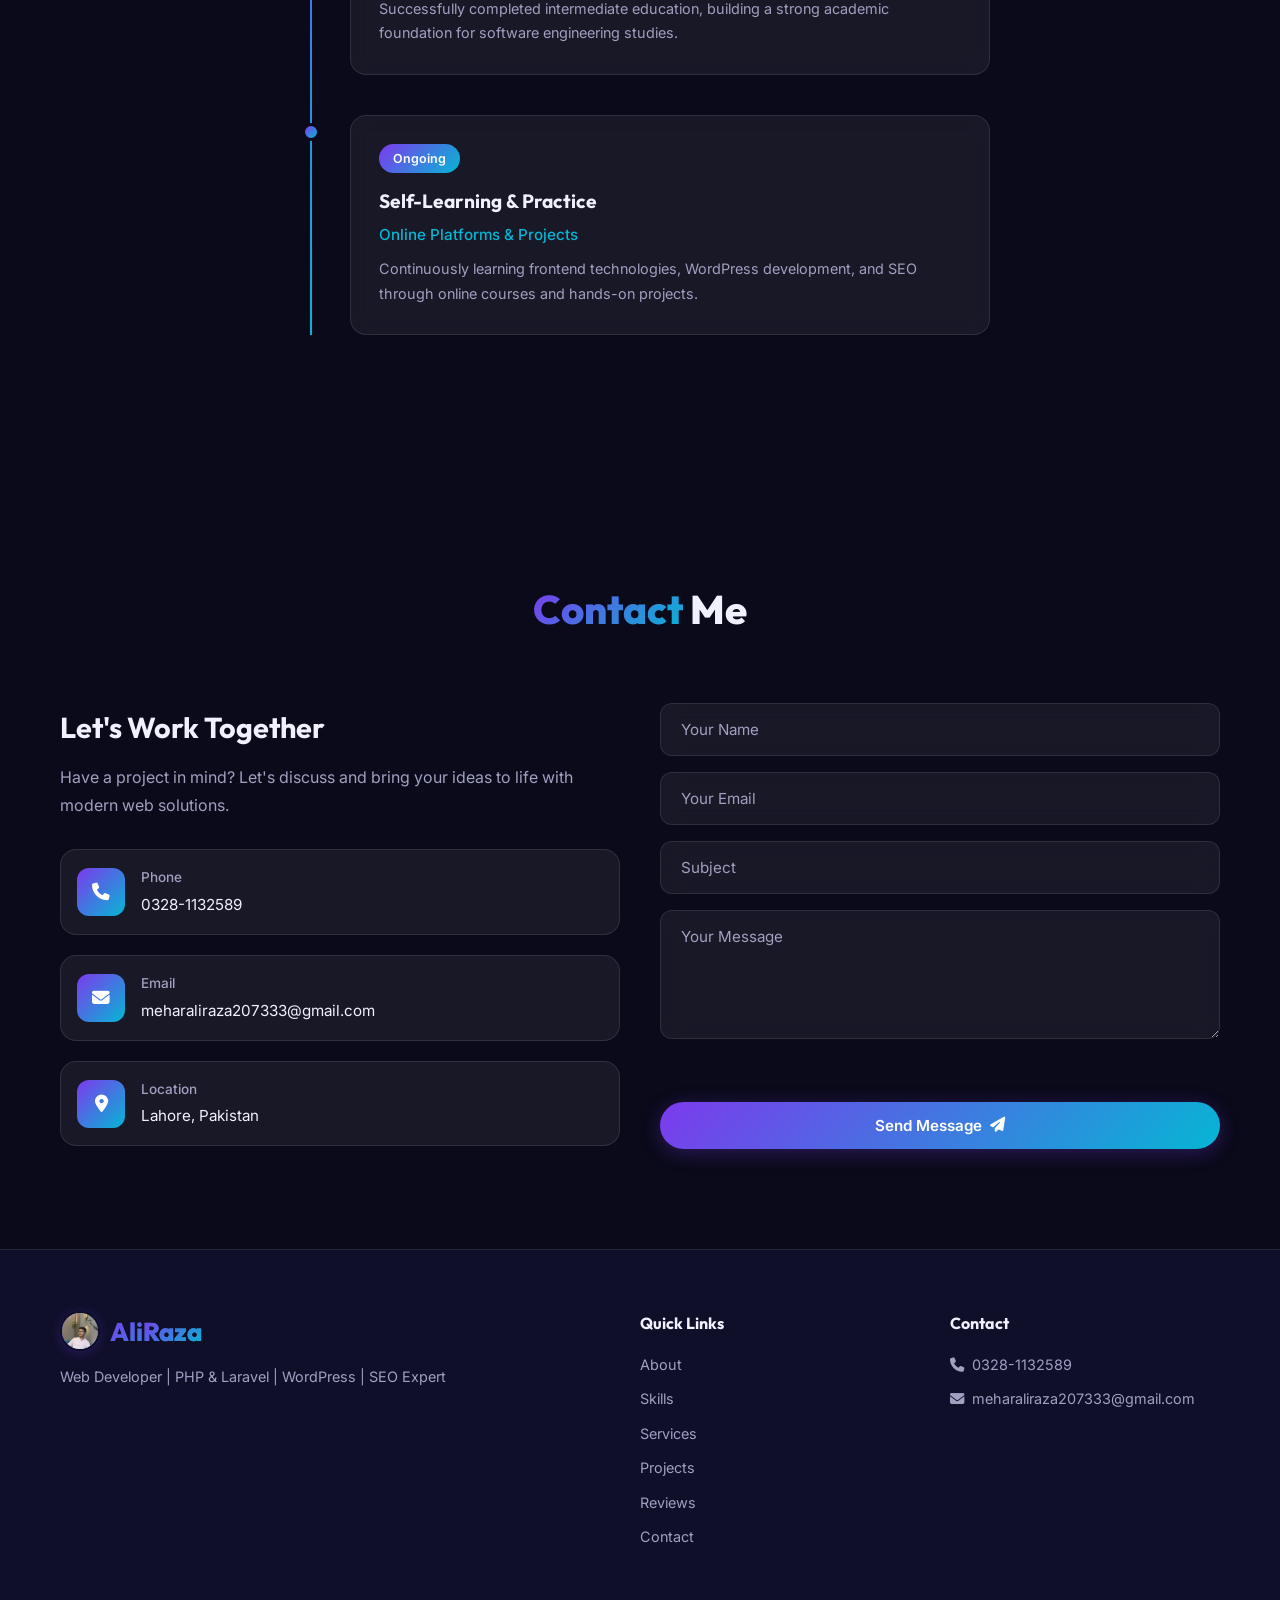
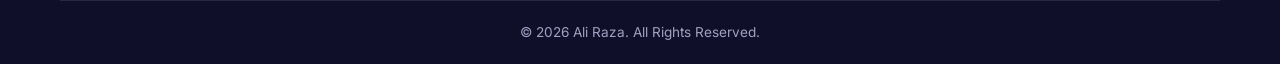
==== commit 483cc7bd: "🚀 Updated to Web Developer - Added PHP, Laravel, MySQL, Git skills - Added personal logo - Improved " ====
--- a/Assets/HTML/index.html
+++ b/Assets/HTML/index.html
@@ -3,10 +3,10 @@
 <head>
   <meta charset="UTF-8">
   <meta name="viewport" content="width=device-width, initial-scale=1.0">
-  <meta name="description" content="Ali Raza - Frontend Developer, WordPress Developer & SEO Expert. Professional portfolio showcasing modern web development skills.">
-  <meta name="keywords" content="Frontend Developer, WordPress Developer, SEO Expert, Web Development, Ali Raza">
+  <meta name="description" content="Ali Raza - Web Developer | PHP, Laravel, WordPress, Frontend & SEO Expert. Professional portfolio showcasing modern web development skills.">
+  <meta name="keywords" content="Web Developer, PHP Developer, Laravel Developer, WordPress Developer, Frontend Developer, SEO Expert, Ali Raza">
   <meta name="author" content="Ali Raza">
-  <title>Ali Raza | Frontend Developer & SEO Expert</title>
+  <title>Ali Raza | Web Developer</title>
   <link rel="preconnect" href="https://fonts.googleapis.com">
   <link rel="preconnect" href="https://fonts.gstatic.com" crossorigin>
   <link href="https://fonts.googleapis.com/css2?family=Inter:wght@300;400;500;600;700;800;900&family=Outfit:wght@300;400;500;600;700;800&display=swap" rel="stylesheet">
@@ -36,7 +36,10 @@
   <!-- Navbar -->
   <nav id="navbar" class="navbar">
     <div class="container nav-container">
-      <a href="#hero" class="logo">Ali<span>Raza</span></a>
+      <a href="#hero" class="logo">
+        <img src="../img/ali-raza-logo.jpg" alt="Ali Raza" class="logo-img">
+        <span class="logo-text">Ali<span>Raza</span></span>
+      </a>
       <ul class="nav-links" id="navLinks">
         <li><a href="#hero" class="nav-link active">Home</a></li>
         <li><a href="#about" class="nav-link">About</a></li>
@@ -84,7 +87,7 @@
       <div class="hero-visual reveal">
         <div class="hero-avatar-ring">
           <div class="hero-avatar">
-            <img class="hero-avatar-img" src="../img/ChatGPT Image May 11, 2026, 07_34_24 PM.png" alt="Ali Raza - Frontend Developer">
+            <img class="hero-avatar-img" src="../img/ali-raza-logo.jpg" alt="Ali Raza - Web Developer">
           </div>
         </div>
       </div>
@@ -101,17 +104,17 @@
       <div class="about-grid">
         <div class="about-image reveal">
           <div class="about-avatar-card">
-            <img class="about-avatar-img" src="../img/ChatGPT Image May 11, 2026, 07_34_24 PM.png" alt="Ali Raza - Frontend Developer">
-            <div class="about-badge">Frontend Dev</div>
+            <img class="about-avatar-img" src="../img/ali-raza-logo.jpg" alt="Ali Raza - Web Developer">
+            <div class="about-badge">Web Developer</div>
           </div>
         </div>
         <div class="about-content reveal">
-          <h3 class="about-heading">A Passionate Frontend Developer Based in Lahore, Pakistan</h3>
-          <p>I am a student at <strong>Aptech Computer Education</strong>, pursuing <strong>HDSE (Higher Diploma in Software Engineering)</strong>. I work as a <strong>Frontend & SEO Executive</strong> with skills in HTML, CSS, JavaScript, PHP, WordPress, MySQL, and SEO.</p>
-          <p>I'm a creative and hardworking developer who loves turning ideas into pixel-perfect, responsive, and SEO-friendly websites. My expertise spans frontend development, WordPress customization, and search engine optimization.</p>
+          <h3 class="about-heading">A Passionate Web Developer Based in Lahore, Pakistan</h3>
+          <p>I am a student at <strong>Aptech Computer Education</strong>, pursuing <strong>HDSE (Higher Diploma in Software Engineering)</strong>. I work as a <strong>Web Developer & SEO Executive</strong> with skills in HTML, CSS, JavaScript, <strong>PHP</strong>, <strong>Laravel</strong>, WordPress, MySQL, and SEO.</p>
+          <p>I'm a creative and hardworking developer who loves turning ideas into pixel-perfect, responsive, and SEO-friendly websites. My expertise spans frontend development, <strong>PHP/Laravel backend development</strong>, WordPress customization, and search engine optimization.</p>
           <div class="about-stats">
             <div class="stat-item">
-              <span class="stat-number" data-count="11">0</span><span class="stat-plus">+</span>
+              <span class="stat-number" data-count="15">0</span><span class="stat-plus">+</span>
               <span class="stat-label">Skills Mastered</span>
             </div>
             <div class="stat-item">
@@ -197,6 +200,30 @@
         <div class="skill-card reveal" data-skill="75">
           <div class="skill-icon"><i class="fas fa-paint-brush"></i></div>
           <h4>UI/UX Design</h4>
+          <div class="skill-bar"><div class="skill-progress" data-width="75"></div></div>
+          <span class="skill-percent">75%</span>
+        </div>
+        <div class="skill-card reveal" data-skill="75">
+          <div class="skill-icon"><i class="fab fa-php"></i></div>
+          <h4>PHP</h4>
+          <div class="skill-bar"><div class="skill-progress" data-width="75"></div></div>
+          <span class="skill-percent">75%</span>
+        </div>
+        <div class="skill-card reveal" data-skill="70">
+          <div class="skill-icon"><i class="fab fa-laravel"></i></div>
+          <h4>Laravel</h4>
+          <div class="skill-bar"><div class="skill-progress" data-width="70"></div></div>
+          <span class="skill-percent">70%</span>
+        </div>
+        <div class="skill-card reveal" data-skill="80">
+          <div class="skill-icon"><i class="fas fa-database"></i></div>
+          <h4>MySQL</h4>
+          <div class="skill-bar"><div class="skill-progress" data-width="80"></div></div>
+          <span class="skill-percent">80%</span>
+        </div>
+        <div class="skill-card reveal" data-skill="75">
+          <div class="skill-icon"><i class="fab fa-git-alt"></i></div>
+          <h4>Git / GitHub</h4>
           <div class="skill-bar"><div class="skill-progress" data-width="75"></div></div>
           <span class="skill-percent">75%</span>
         </div>
@@ -472,19 +499,24 @@
             </div>
           </div>
         </div>
-        <form class="contact-form reveal" id="contactForm">
+        <form class="contact-form reveal" id="contactForm" action="https://formsubmit.co/meharaliraza207333@gmail.com" method="POST">
+          <input type="hidden" name="_captcha" value="false">
+          <input type="hidden" name="_template" value="table">
+          <input type="hidden" name="_subject" value="New Portfolio Message">
+          <input type="hidden" name="_next" id="formNext" value="">
           <div class="form-group">
-            <input type="text" id="formName" placeholder="Your Name" required>
+            <input type="text" name="name" id="formName" placeholder="Your Name" required>
           </div>
           <div class="form-group">
-            <input type="email" id="formEmail" placeholder="Your Email" required>
+            <input type="email" name="email" id="formEmail" placeholder="Your Email" required>
           </div>
           <div class="form-group">
-            <input type="text" id="formSubject" placeholder="Subject" required>
+            <input type="text" name="subject" id="formSubject" placeholder="Subject" required>
           </div>
           <div class="form-group">
-            <textarea id="formMessage" rows="5" placeholder="Your Message" required></textarea>
-          </div>
+            <textarea name="message" id="formMessage" rows="5" placeholder="Your Message" required></textarea>
+          </div>
+          <p id="formStatus" class="form-status" role="status" aria-live="polite"></p>
           <button type="submit" class="btn btn-primary btn-full">Send Message <i class="fas fa-paper-plane"></i></button>
         </form>
       </div>
@@ -496,8 +528,11 @@
     <div class="container">
       <div class="footer-content">
         <div class="footer-brand">
-          <a href="#hero" class="logo">Ali<span>Raza</span></a>
-          <p>Frontend Developer | WordPress Developer | SEO Expert</p>
+          <a href="#hero" class="logo">
+            <img src="../img/ali-raza-logo.jpg" alt="Ali Raza" class="logo-img">
+            <span class="logo-text">Ali<span>Raza</span></span>
+          </a>
+          <p>Web Developer | PHP & Laravel | WordPress | SEO Expert</p>
         </div>
         <div class="footer-links">
           <h4>Quick Links</h4>
--- a/Assets/CSS/style.css
+++ b/Assets/CSS/style.css
@@ -62,8 +62,12 @@
 .navbar.scrolled { background: var(--navbar-bg); backdrop-filter: blur(20px); border-bottom: 1px solid var(--glass-border); padding: 10px 0; }
 .nav-container { display: flex; align-items: center; justify-content: space-between; gap: 16px; }
 .nav-actions { display: flex; align-items: center; gap: 10px; margin-left: 12px; flex-shrink: 0; }
-.logo { font-family: var(--font-heading); font-size: 1.6rem; font-weight: 800; color: var(--text-primary); flex-shrink: 0; }
+.logo { font-family: var(--font-heading); font-size: 1.6rem; font-weight: 800; color: var(--text-primary); flex-shrink: 0; display: flex; align-items: center; gap: 10px; }
 .logo span { background: var(--gradient); -webkit-background-clip: text; -webkit-text-fill-color: transparent; background-clip: text; }
+.logo-img { width: 40px; height: 40px; border-radius: 50%; object-fit: cover; object-position: center top; border: 2px solid transparent; background-image: var(--gradient); background-origin: border-box; background-clip: padding-box, border-box; box-shadow: 0 2px 12px rgba(124, 58, 237, 0.25); transition: var(--transition); }
+.logo:hover .logo-img { transform: scale(1.1); box-shadow: 0 4px 20px rgba(124, 58, 237, 0.4); }
+.logo-text { font-family: var(--font-heading); font-size: 1.6rem; font-weight: 800; }
+.logo-text span { background: var(--gradient); -webkit-background-clip: text; -webkit-text-fill-color: transparent; background-clip: text; }
 .nav-links { display: flex; gap: 8px; margin-left: auto; }
 .nav-link { padding: 8px 16px; border-radius: 8px; font-size: 0.9rem; font-weight: 500; color: var(--text-secondary); transition: var(--transition); position: relative; }
 .nav-link:hover, .nav-link.active { color: var(--text-primary); background: var(--glass); }
@@ -341,6 +345,9 @@
 .form-group input, .form-group textarea { width: 100%; padding: 16px 20px; border-radius: 12px; border: 1px solid var(--glass-border); background: var(--glass); backdrop-filter: blur(10px); color: var(--text-primary); font-family: var(--font); font-size: 0.95rem; transition: var(--transition); outline: none; resize: vertical; }
 .form-group input:focus, .form-group textarea:focus { border-color: var(--accent); box-shadow: 0 0 20px rgba(124, 58, 237, 0.15); }
 .form-group input::placeholder, .form-group textarea::placeholder { color: var(--text-secondary); }
+.form-status { font-size: 0.9rem; min-height: 22px; text-align: center; }
+.form-status.success { color: #22c55e; }
+.form-status.error { color: #f87171; }
 
 /* ========== Footer ========== */
 .footer { background: var(--bg-secondary); border-top: 1px solid var(--glass-border); padding: 60px 0 0; position: relative; z-index: 1; }
@@ -377,6 +384,7 @@
   .footer-content { grid-template-columns: 1fr; text-align: center; }
   .footer-links a, .footer-contact a { justify-content: center; }
   .footer-socials { justify-content: center; }
+  .footer .logo { justify-content: center; }
 }
 
 @media(max-width:768px) {
@@ -384,21 +392,81 @@
   .nav-links { position: fixed; top: 0; right: -100%; width: 75%; max-width: 320px; height: 100vh; flex-direction: column; background: var(--mobile-nav-bg); backdrop-filter: blur(20px); padding: 80px 30px 30px; gap: 4px; transition: var(--transition); border-left: 1px solid var(--glass-border); z-index: 1000; }
   .nav-links.open { right: 0; }
   .nav-actions { margin-left: 0; }
-  .section-title { font-size: 2rem; }
-  .section-subtitle { font-size: 0.95rem; padding: 0 8px; }
-  .hero-name { font-size: 2.5rem; }
+  .section { padding: 60px 0; }
+  .section-title { font-size: 1.8rem; margin-bottom: 40px; }
+  .section-subtitle { font-size: 0.9rem; padding: 0 8px; margin: -28px auto 28px; }
+  .hero-section { padding-top: 70px; min-height: auto; padding-bottom: 40px; }
+  .hero-name { font-size: 2.2rem; }
+  .hero-title-wrapper { font-size: 1.15rem; }
+  .hero-description { font-size: 0.95rem; }
+  .hero-greeting { font-size: 0.95rem; }
   .portfolio-grid { grid-template-columns: 1fr; }
   .services-grid { grid-template-columns: 1fr; }
-  .skills-grid { grid-template-columns: repeat(2, 1fr); }
-  .about-stats { justify-content: center; }
-  .testimonial-card { padding: 28px 22px; }
+  .skills-grid { grid-template-columns: repeat(2, 1fr); gap: 16px; }
+  .skill-card { padding: 18px 14px; }
+  .skill-icon { font-size: 1.8rem; margin-bottom: 8px; }
+  .skill-card h4 { font-size: 0.9rem; margin-bottom: 10px; }
+  .about-stats { justify-content: center; gap: 20px; }
+  .about-heading { font-size: 1.4rem; }
+  .stat-number { font-size: 2rem; }
+  .testimonial-card { padding: 24px 18px; }
+  .testimonial-text { font-size: 0.92rem; line-height: 1.7; }
   .project-info p { min-height: auto; }
   .project-hover { opacity: 1; background: linear-gradient(to top, rgba(10, 10, 26, 0.85), transparent 60%); align-items: flex-end; justify-content: flex-start; padding-bottom: 14px; }
+  .contact-info h3 { font-size: 1.4rem; }
+  .timeline-card { padding: 20px; }
+  .timeline-card h3 { font-size: 1.05rem; }
+  .service-card { padding: 28px 22px; }
+  .service-card h3 { font-size: 1.1rem; }
+  .service-icon { width: 52px; height: 52px; font-size: 1.3rem; }
+  .portfolio-filters { gap: 8px; }
+  .filter-btn { padding: 8px 16px; font-size: 0.82rem; }
+  .reviews-summary { gap: 12px; }
+  .reviews-summary-item { padding: 12px 16px; min-width: 90px; }
+  .reviews-summary-item strong { font-size: 1.3rem; }
+  .reviews-summary-item span { font-size: 0.78rem; }
+  .logo-img { width: 36px; height: 36px; }
+  .logo-text { font-size: 1.3rem; }
+  .footer-content { gap: 28px; }
+  .footer { padding: 40px 0 0; }
+  .footer-brand p { font-size: 0.82rem; }
 }
 
 @media(max-width:480px) {
-  .skills-grid { grid-template-columns: 1fr; }
-  .hero-avatar-ring { width: 180px; height: 180px; }
-  .btn { padding: 12px 24px; font-size: 0.9rem; }
-  .hero-buttons { flex-direction: column; align-items: center; }
+  .container { padding: 0 16px; }
+  .skills-grid { grid-template-columns: 1fr 1fr; gap: 12px; }
+  .skill-card { padding: 16px 10px; }
+  .skill-icon { font-size: 1.6rem; margin-bottom: 6px; }
+  .skill-card h4 { font-size: 0.82rem; margin-bottom: 8px; }
+  .skill-percent { font-size: 0.72rem; }
+  .hero-avatar-ring { width: 160px; height: 160px; }
+  .hero-name { font-size: 1.9rem; }
+  .hero-title-wrapper { font-size: 1rem; }
+  .btn { padding: 12px 22px; font-size: 0.88rem; }
+  .hero-buttons { flex-direction: column; align-items: center; gap: 10px; }
+  .hero-buttons .btn { width: 100%; max-width: 280px; justify-content: center; }
+  .hero-socials a { width: 40px; height: 40px; font-size: 1rem; }
+  .about-stats { flex-direction: row; flex-wrap: wrap; }
+  .stat-item { flex: 1; min-width: 80px; }
+  .stat-number { font-size: 1.7rem; }
+  .stat-label { font-size: 0.75rem; }
+  .section { padding: 48px 0; }
+  .section-title { font-size: 1.55rem; margin-bottom: 32px; }
+  .section-subtitle { font-size: 0.85rem; margin: -20px auto 24px; }
+  .about-heading { font-size: 1.25rem; }
+  .about-content p { font-size: 0.9rem; }
+  .project-info { padding: 18px; }
+  .project-info h3 { font-size: 1.05rem; }
+  .project-info p { font-size: 0.85rem; }
+  .project-tech span { padding: 3px 10px; font-size: 0.7rem; }
+  .project-image { height: 180px; }
+  .logo-img { width: 32px; height: 32px; }
+  .logo-text { font-size: 1.15rem; }
+  .footer-links h4, .footer-contact h4 { font-size: 0.9rem; }
+  .footer-links a, .footer-contact a { font-size: 0.82rem; }
+  .contact-icon { width: 42px; height: 42px; font-size: 1rem; }
+  .contact-item { padding: 14px; gap: 12px; }
+  .testimonial-controls { gap: 10px; }
+  .testimonial-btn { width: 38px; height: 38px; }
+  .back-to-top { width: 42px; height: 42px; bottom: 20px; right: 20px; }
 }
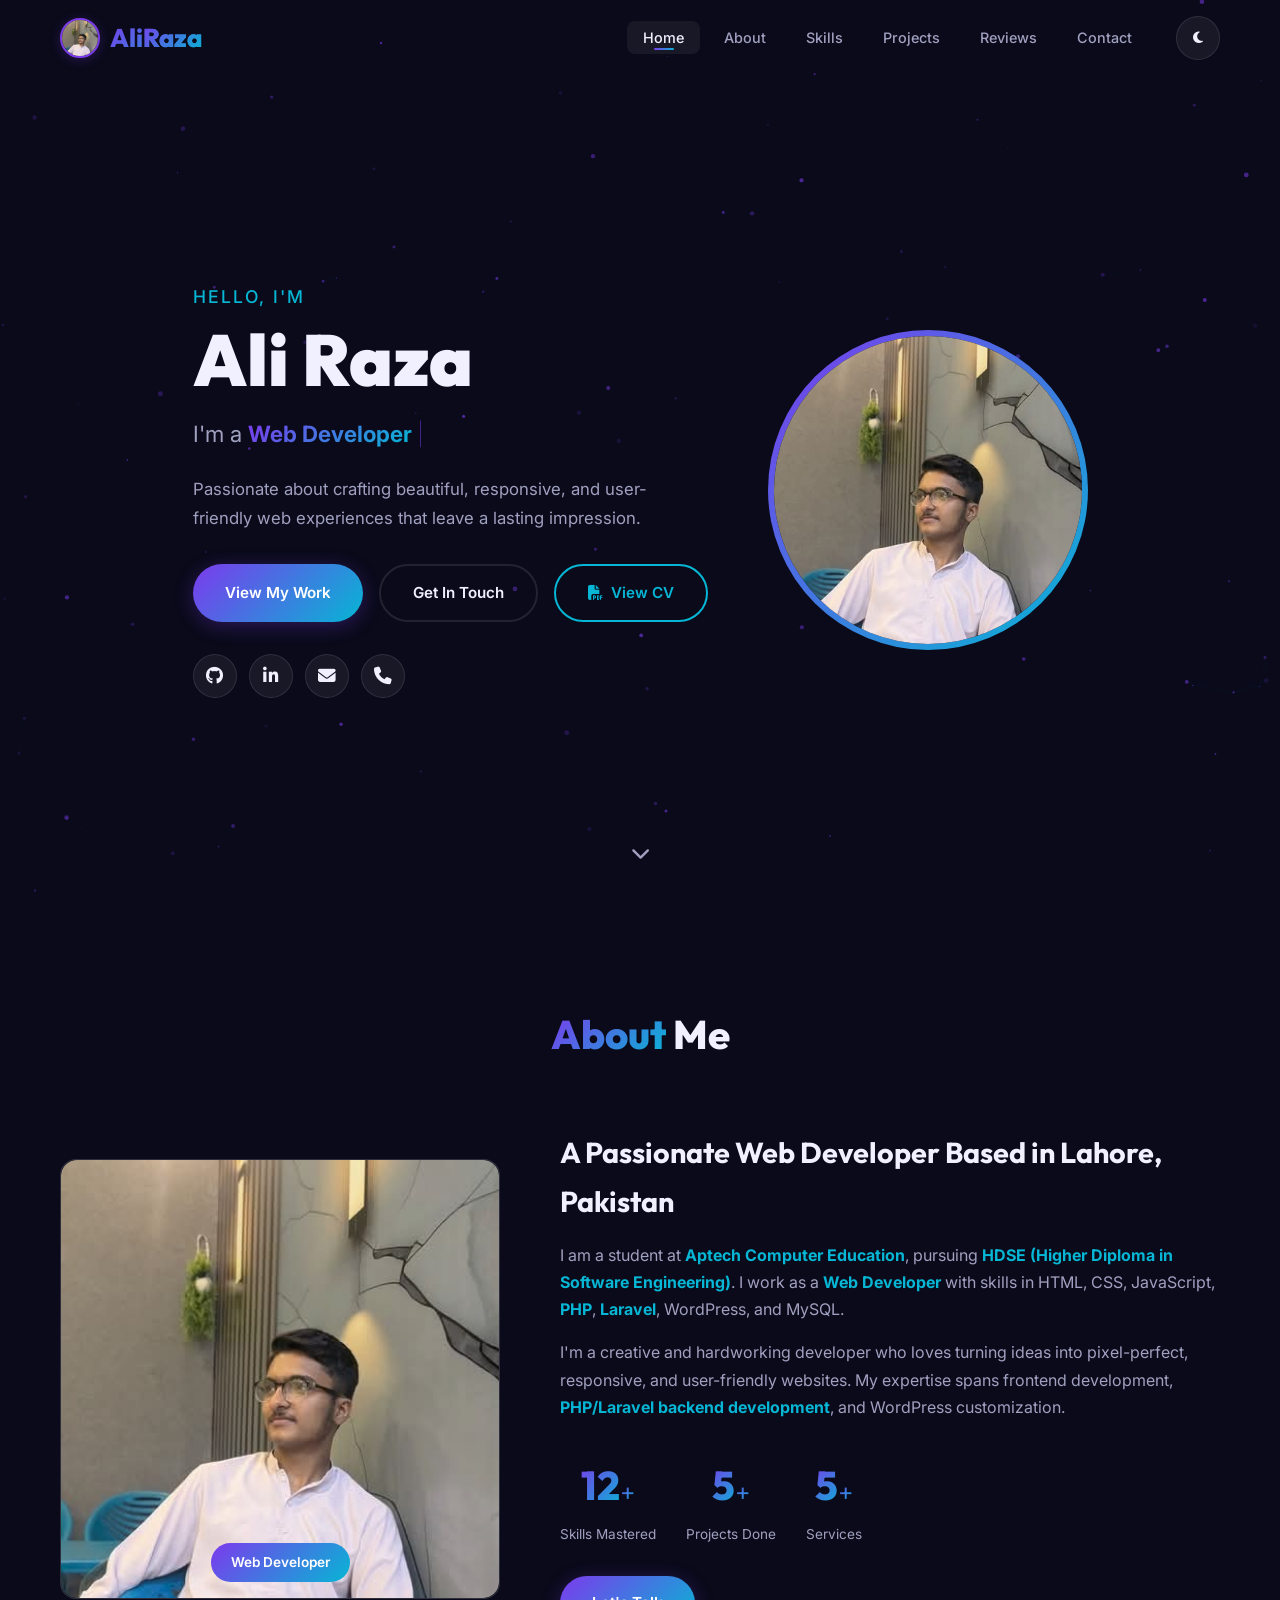
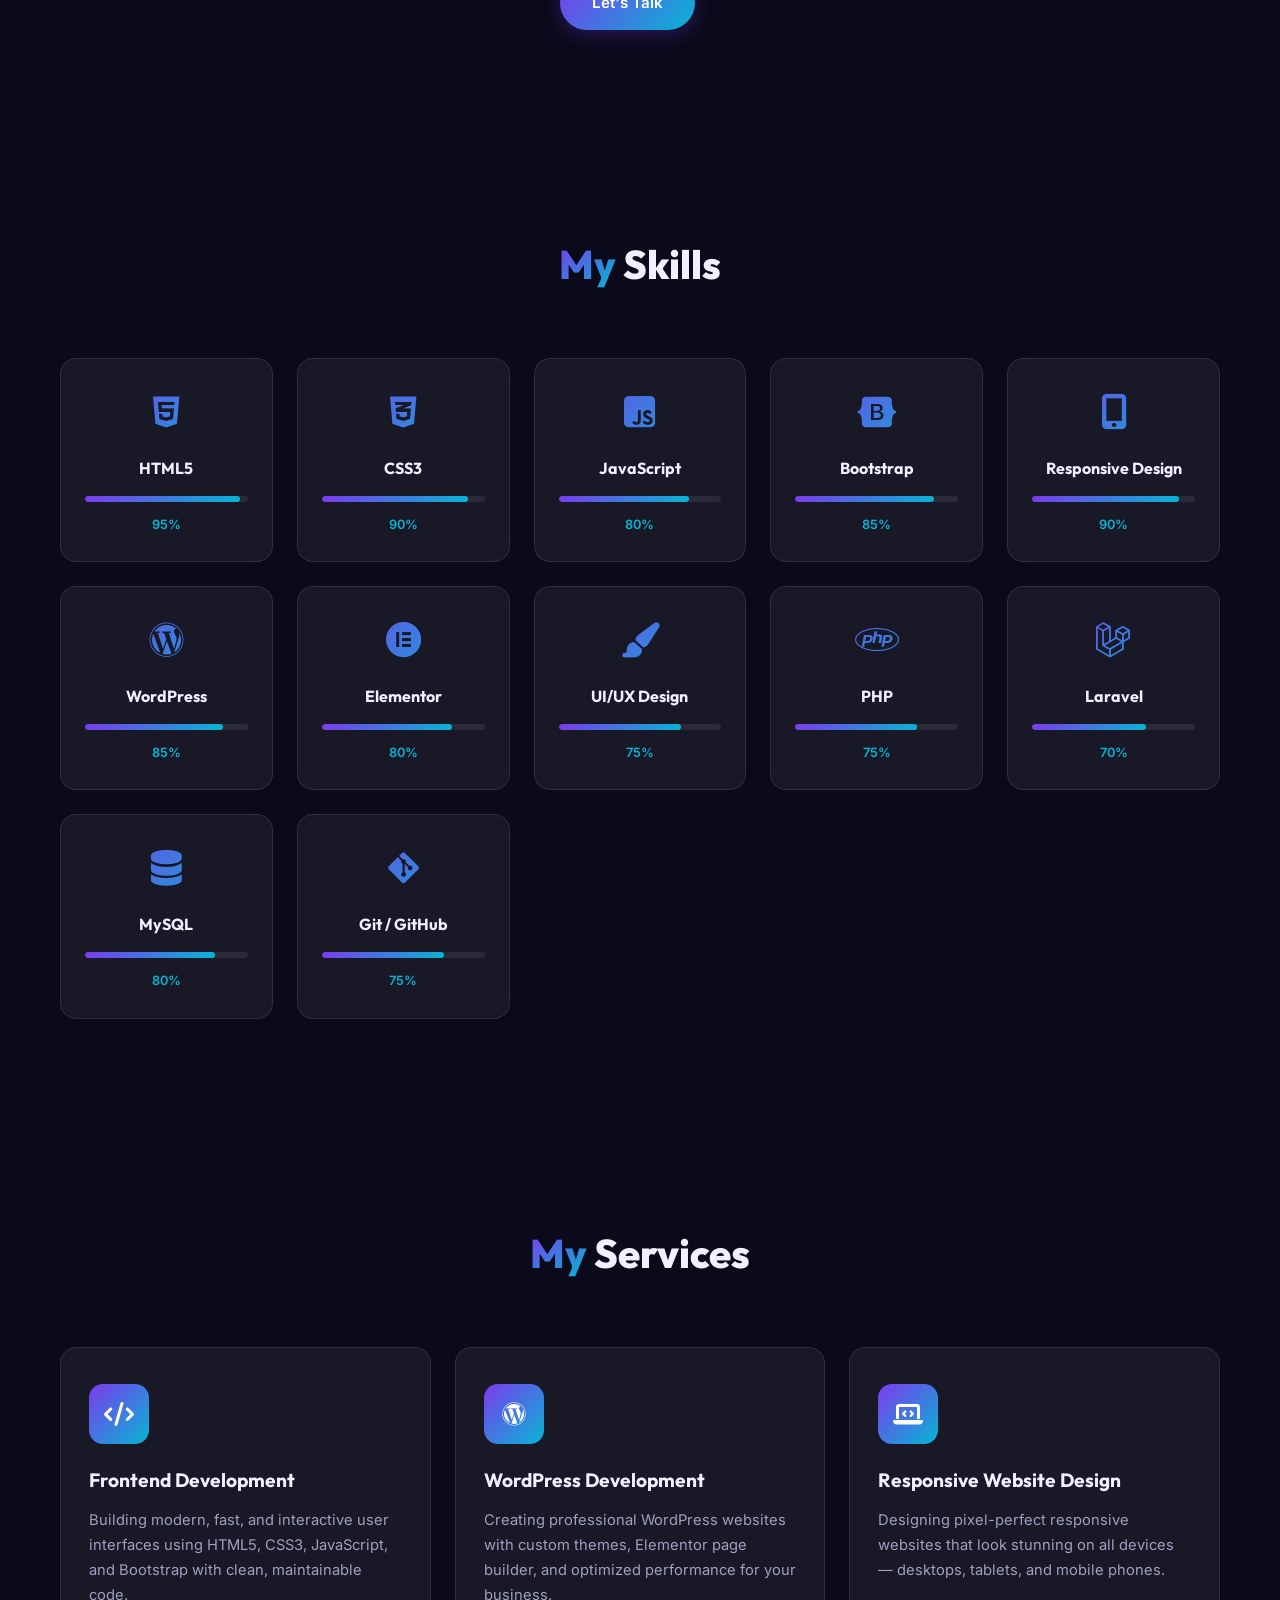
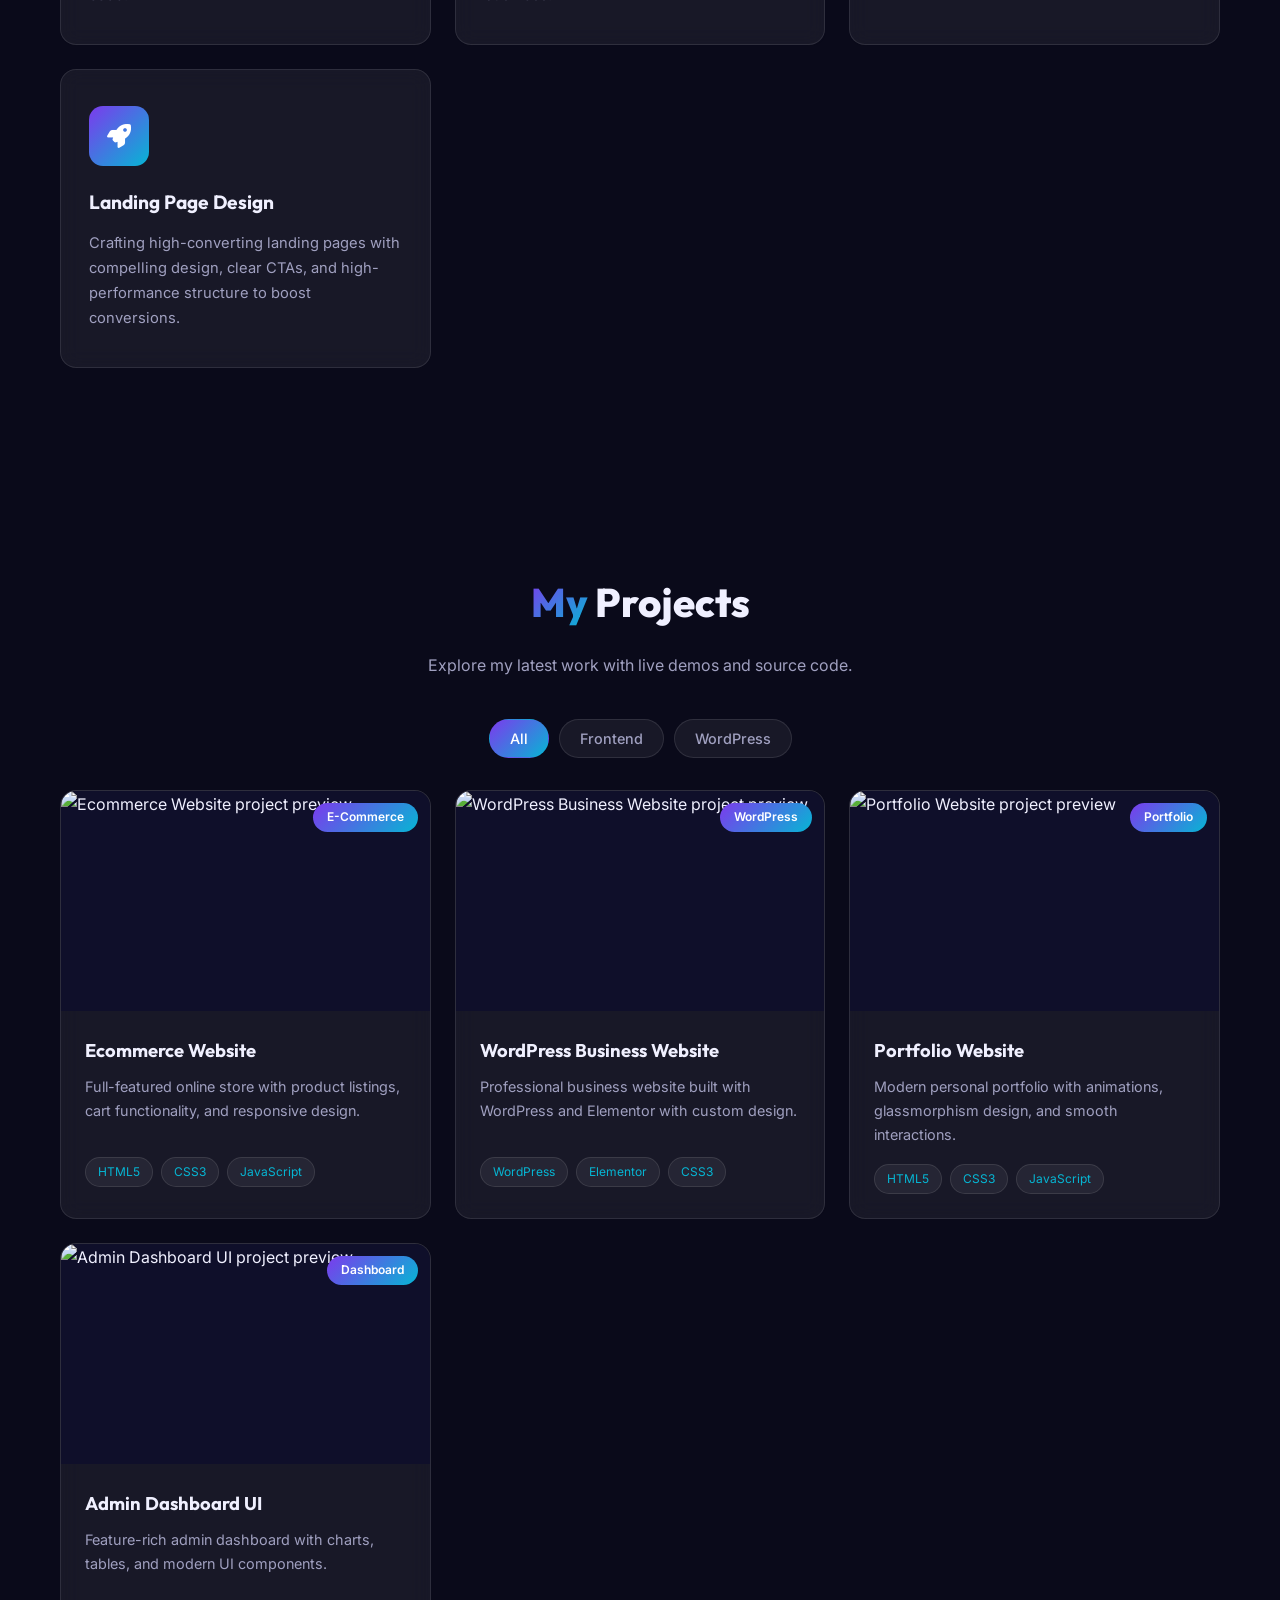
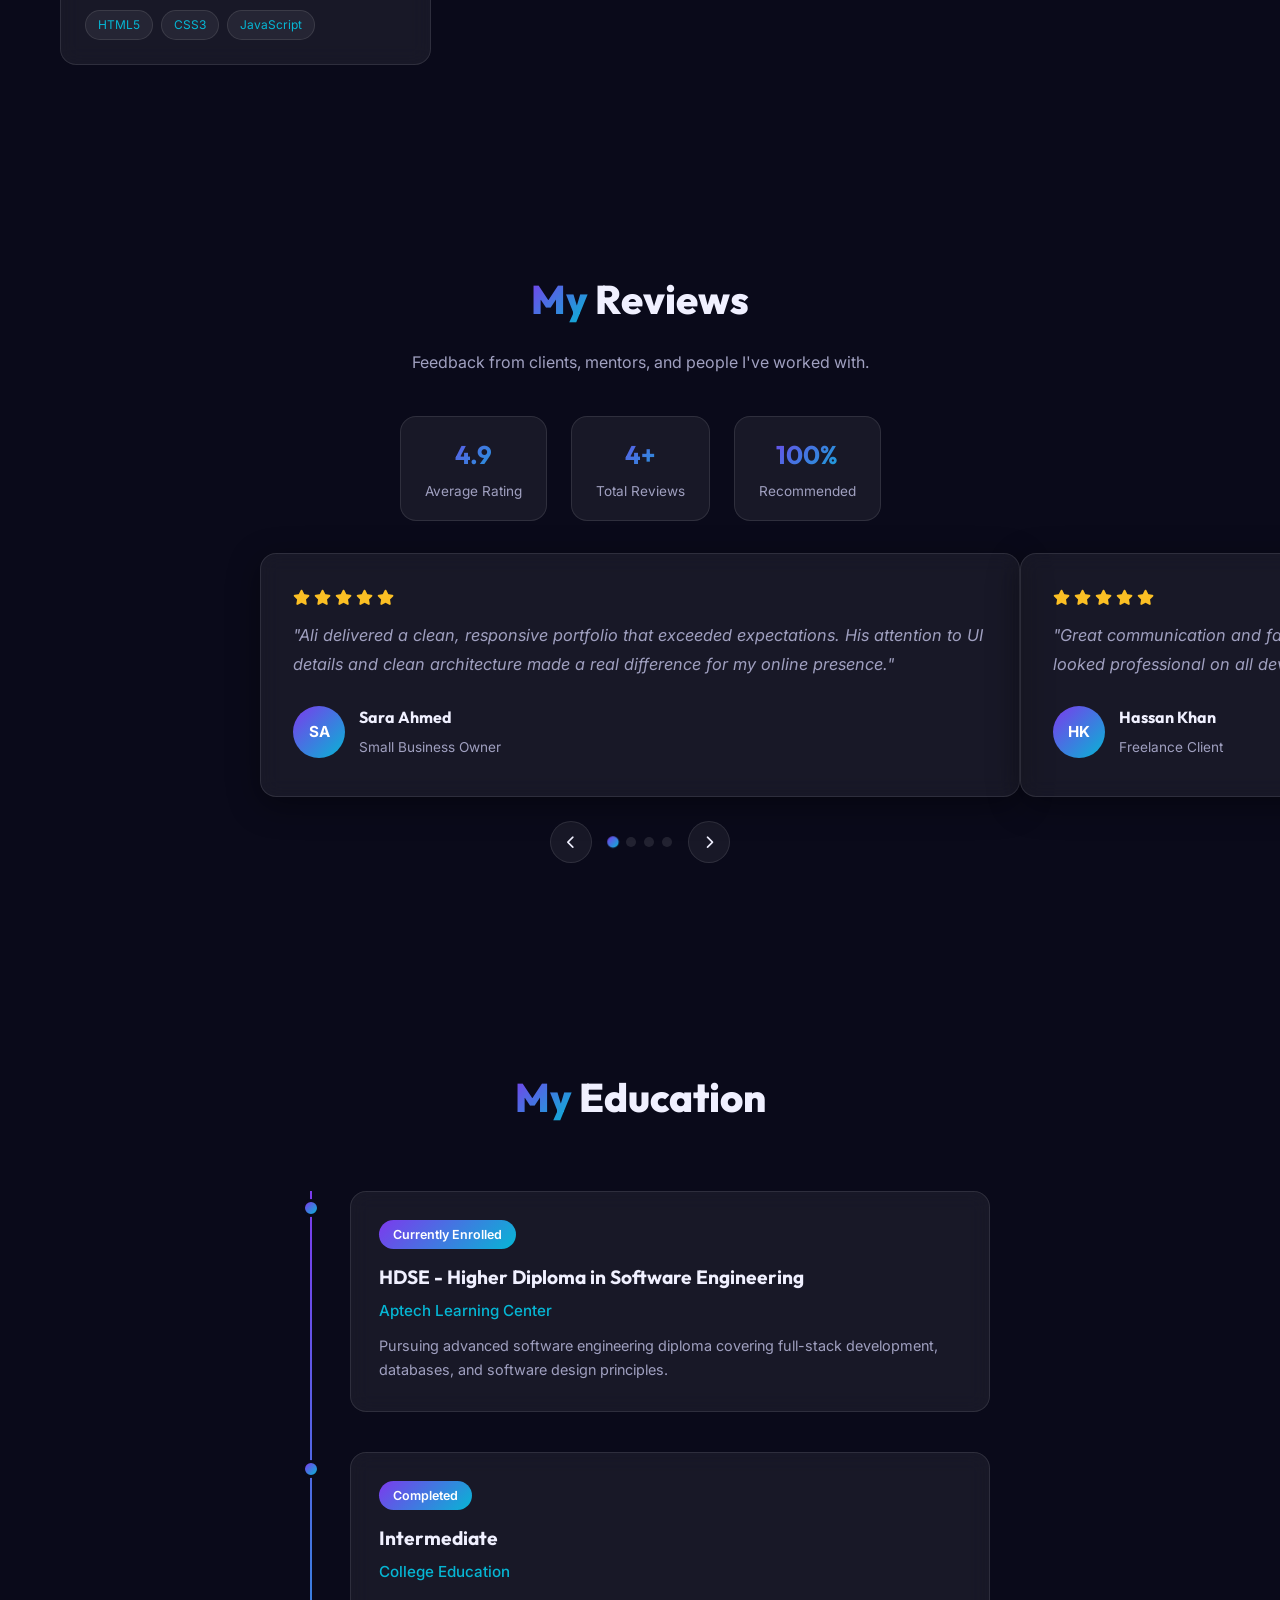
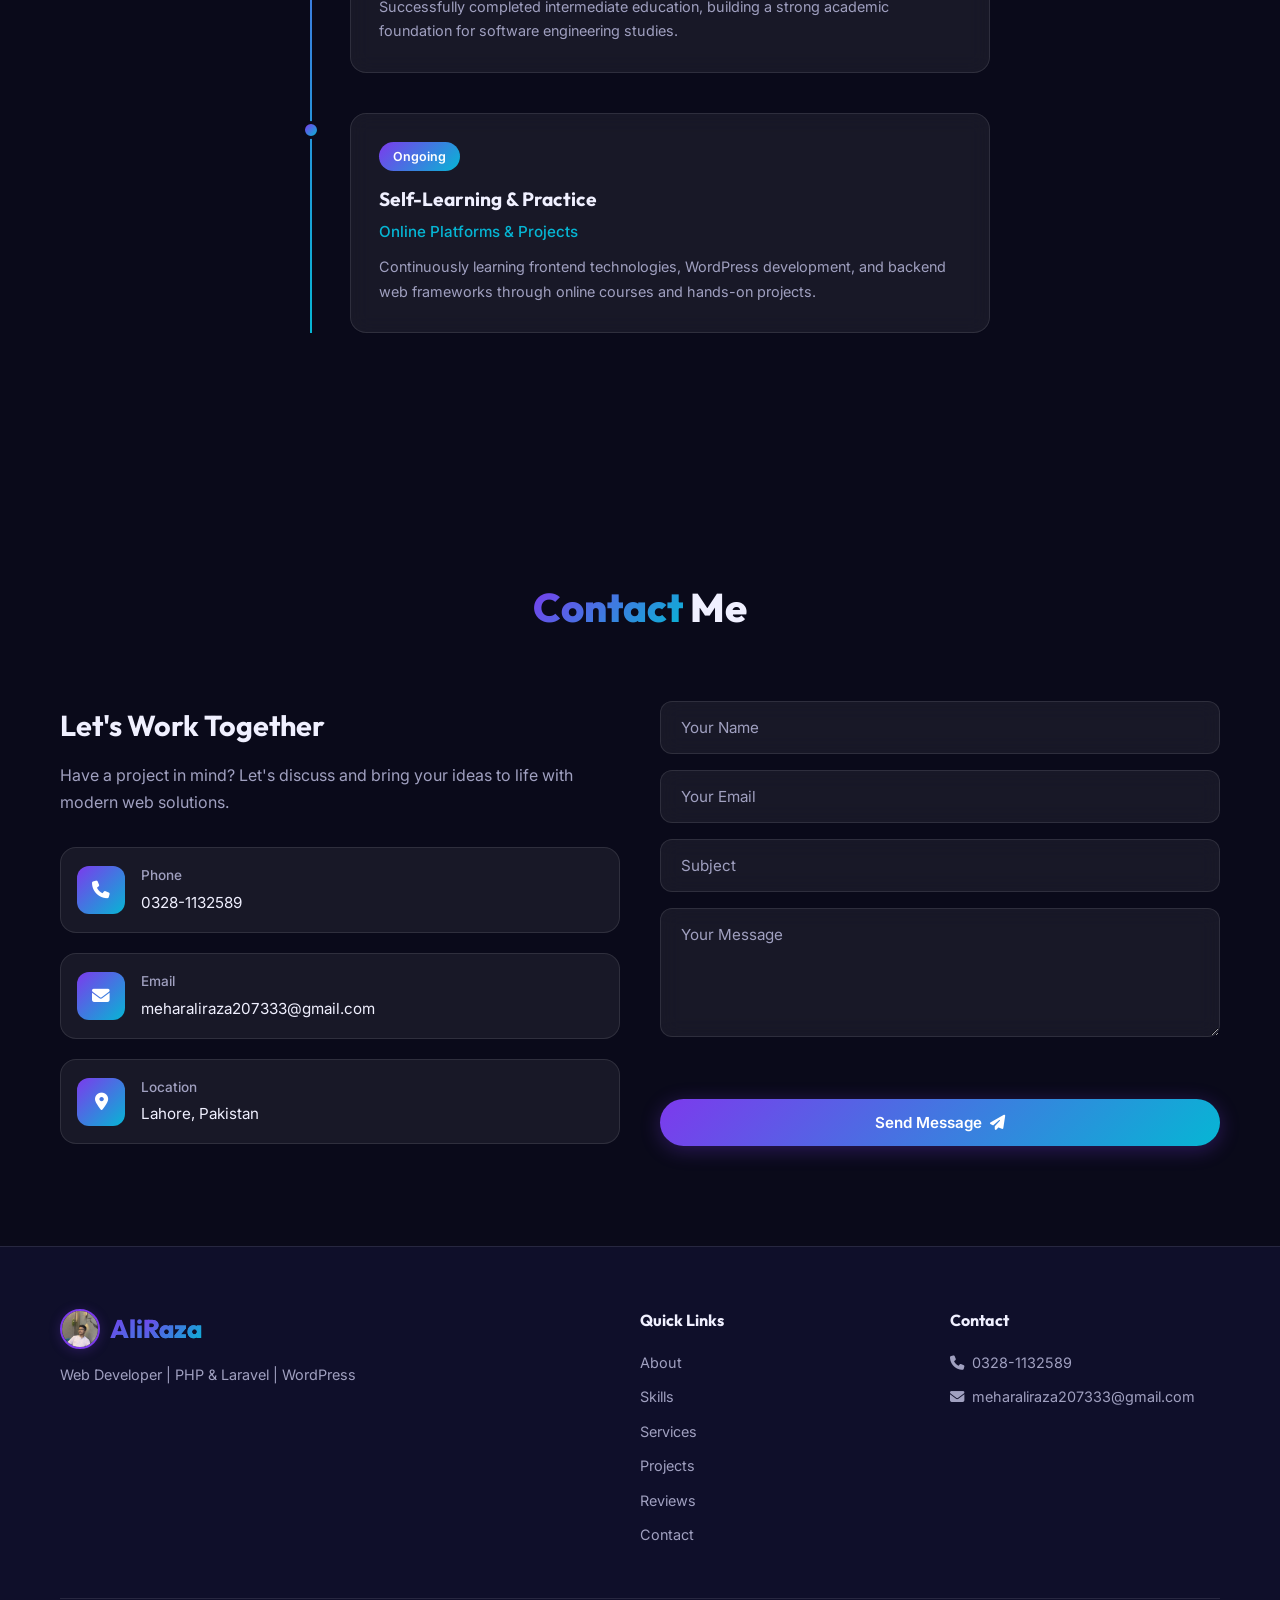
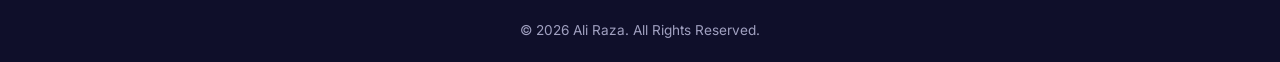
==== commit 9236a134: "⚙️ Removed SEO references and updated logo to perfect circle shape" ====
--- a/Assets/HTML/index.html
+++ b/Assets/HTML/index.html
@@ -3,8 +3,8 @@
 <head>
   <meta charset="UTF-8">
   <meta name="viewport" content="width=device-width, initial-scale=1.0">
-  <meta name="description" content="Ali Raza - Web Developer | PHP, Laravel, WordPress, Frontend & SEO Expert. Professional portfolio showcasing modern web development skills.">
-  <meta name="keywords" content="Web Developer, PHP Developer, Laravel Developer, WordPress Developer, Frontend Developer, SEO Expert, Ali Raza">
+  <meta name="description" content="Ali Raza - Web Developer | PHP, Laravel, WordPress & Frontend. Professional portfolio showcasing modern web development skills.">
+  <meta name="keywords" content="Web Developer, PHP Developer, Laravel Developer, WordPress Developer, Frontend Developer, Ali Raza">
   <meta name="author" content="Ali Raza">
   <title>Ali Raza | Web Developer</title>
   <link rel="preconnect" href="https://fonts.googleapis.com">
@@ -71,7 +71,7 @@
           <span class="typed-text" id="typedText"></span>
           <span class="cursor">|</span>
         </div>
-        <p class="hero-description">Passionate about crafting beautiful, responsive, and SEO-optimized web experiences that leave a lasting impression.</p>
+        <p class="hero-description">Passionate about crafting beautiful, responsive, and user-friendly web experiences that leave a lasting impression.</p>
         <div class="hero-buttons">
           <a href="#portfolio" class="btn btn-primary">View My Work</a>
           <a href="#contact" class="btn btn-outline">Get In Touch</a>
@@ -110,11 +110,11 @@
         </div>
         <div class="about-content reveal">
           <h3 class="about-heading">A Passionate Web Developer Based in Lahore, Pakistan</h3>
-          <p>I am a student at <strong>Aptech Computer Education</strong>, pursuing <strong>HDSE (Higher Diploma in Software Engineering)</strong>. I work as a <strong>Web Developer & SEO Executive</strong> with skills in HTML, CSS, JavaScript, <strong>PHP</strong>, <strong>Laravel</strong>, WordPress, MySQL, and SEO.</p>
-          <p>I'm a creative and hardworking developer who loves turning ideas into pixel-perfect, responsive, and SEO-friendly websites. My expertise spans frontend development, <strong>PHP/Laravel backend development</strong>, WordPress customization, and search engine optimization.</p>
+          <p>I am a student at <strong>Aptech Computer Education</strong>, pursuing <strong>HDSE (Higher Diploma in Software Engineering)</strong>. I work as a <strong>Web Developer</strong> with skills in HTML, CSS, JavaScript, <strong>PHP</strong>, <strong>Laravel</strong>, WordPress, and MySQL.</p>
+          <p>I'm a creative and hardworking developer who loves turning ideas into pixel-perfect, responsive, and user-friendly websites. My expertise spans frontend development, <strong>PHP/Laravel backend development</strong>, and WordPress customization.</p>
           <div class="about-stats">
             <div class="stat-item">
-              <span class="stat-number" data-count="15">0</span><span class="stat-plus">+</span>
+              <span class="stat-number" data-count="12">0</span><span class="stat-plus">+</span>
               <span class="stat-label">Skills Mastered</span>
             </div>
             <div class="stat-item">
@@ -179,24 +179,6 @@
           <div class="skill-bar"><div class="skill-progress" data-width="80"></div></div>
           <span class="skill-percent">80%</span>
         </div>
-        <div class="skill-card reveal" data-skill="85">
-          <div class="skill-icon"><i class="fas fa-search"></i></div>
-          <h4>SEO</h4>
-          <div class="skill-bar"><div class="skill-progress" data-width="85"></div></div>
-          <span class="skill-percent">85%</span>
-        </div>
-        <div class="skill-card reveal" data-skill="85">
-          <div class="skill-icon"><i class="fas fa-file-code"></i></div>
-          <h4>On-Page SEO</h4>
-          <div class="skill-bar"><div class="skill-progress" data-width="85"></div></div>
-          <span class="skill-percent">85%</span>
-        </div>
-        <div class="skill-card reveal" data-skill="80">
-          <div class="skill-icon"><i class="fas fa-cogs"></i></div>
-          <h4>Technical SEO</h4>
-          <div class="skill-bar"><div class="skill-progress" data-width="80"></div></div>
-          <span class="skill-percent">80%</span>
-        </div>
         <div class="skill-card reveal" data-skill="75">
           <div class="skill-icon"><i class="fas fa-paint-brush"></i></div>
           <h4>UI/UX Design</h4>
@@ -247,11 +229,6 @@
           <p>Creating professional WordPress websites with custom themes, Elementor page builder, and optimized performance for your business.</p>
         </div>
         <div class="service-card reveal">
-          <div class="service-icon"><i class="fas fa-chart-line"></i></div>
-          <h3>SEO Optimization</h3>
-          <p>Improving website visibility with on-page SEO, technical SEO, keyword research, and search engine ranking strategies.</p>
-        </div>
-        <div class="service-card reveal">
           <div class="service-icon"><i class="fas fa-laptop-code"></i></div>
           <h3>Responsive Website Design</h3>
           <p>Designing pixel-perfect responsive websites that look stunning on all devices — desktops, tablets, and mobile phones.</p>
@@ -259,7 +236,7 @@
         <div class="service-card reveal">
           <div class="service-icon"><i class="fas fa-rocket"></i></div>
           <h3>Landing Page Design</h3>
-          <p>Crafting high-converting landing pages with compelling design, clear CTAs, and SEO-optimized structure to boost conversions.</p>
+          <p>Crafting high-converting landing pages with compelling design, clear CTAs, and high-performance structure to boost conversions.</p>
         </div>
       </div>
     </div>
@@ -274,7 +251,6 @@
         <button class="filter-btn active" data-filter="all">All</button>
         <button class="filter-btn" data-filter="frontend">Frontend</button>
         <button class="filter-btn" data-filter="wordpress">WordPress</button>
-        <button class="filter-btn" data-filter="seo">SEO</button>
       </div>
       <div class="portfolio-grid" id="portfolioGrid">
         <article class="project-card reveal" data-aos="fade-up" data-category="frontend">
@@ -322,21 +298,6 @@
             <div class="project-tech"><span>HTML5</span><span>CSS3</span><span>JavaScript</span></div>
           </div>
         </article>
-        <article class="project-card reveal" data-aos="fade-up" data-aos-delay="300" data-category="seo">
-          <div class="project-image">
-            <img src="https://images.unsplash.com/photo-1432888622747-4ebee89a9f89?w=800&q=80" alt="SEO Optimized Landing Page project preview" loading="lazy">
-            <span class="project-tag">SEO</span>
-            <div class="project-hover">
-              <a href="#" class="btn btn-primary btn-sm project-btn" target="_blank" rel="noopener"><i class="fas fa-external-link-alt"></i> Live Demo</a>
-              <a href="https://github.com/meharaliraza207333-byte" class="btn btn-outline btn-sm project-btn" target="_blank" rel="noopener"><i class="fab fa-github"></i> GitHub</a>
-            </div>
-          </div>
-          <div class="project-info">
-            <h3>SEO Optimized Landing Page</h3>
-            <p>High-converting landing page with perfect SEO score and fast loading speed.</p>
-            <div class="project-tech"><span>HTML5</span><span>SEO</span><span>Performance</span></div>
-          </div>
-        </article>
         <article class="project-card reveal" data-aos="fade-up" data-aos-delay="400" data-category="frontend">
           <div class="project-image">
             <img src="https://images.unsplash.com/photo-1551288049-bebda4e38f71?w=800&q=80" alt="Admin Dashboard UI project preview" loading="lazy">
@@ -379,7 +340,7 @@
         <div class="testimonials-track" id="testimonialsTrack">
           <div class="testimonial-card">
             <div class="testimonial-stars"><i class="fas fa-star"></i><i class="fas fa-star"></i><i class="fas fa-star"></i><i class="fas fa-star"></i><i class="fas fa-star"></i></div>
-            <p class="testimonial-text">"Ali delivered a clean, responsive portfolio that exceeded expectations. His attention to UI details and SEO structure made a real difference for my online presence."</p>
+            <p class="testimonial-text">"Ali delivered a clean, responsive portfolio that exceeded expectations. His attention to UI details and clean architecture made a real difference for my online presence."</p>
             <div class="testimonial-author">
               <div class="testimonial-avatar">SA</div>
               <div>
@@ -460,7 +421,7 @@
             <span class="timeline-date">Ongoing</span>
             <h3>Self-Learning & Practice</h3>
             <h4>Online Platforms & Projects</h4>
-            <p>Continuously learning frontend technologies, WordPress development, and SEO through online courses and hands-on projects.</p>
+            <p>Continuously learning frontend technologies, WordPress development, and backend web frameworks through online courses and hands-on projects.</p>
           </div>
         </div>
       </div>
@@ -532,7 +493,7 @@
             <img src="../img/ali-raza-logo.jpg" alt="Ali Raza" class="logo-img">
             <span class="logo-text">Ali<span>Raza</span></span>
           </a>
-          <p>Web Developer | PHP & Laravel | WordPress | SEO Expert</p>
+          <p>Web Developer | PHP & Laravel | WordPress</p>
         </div>
         <div class="footer-links">
           <h4>Quick Links</h4>
--- a/Assets/CSS/style.css
+++ b/Assets/CSS/style.css
@@ -64,7 +64,7 @@
 .nav-actions { display: flex; align-items: center; gap: 10px; margin-left: 12px; flex-shrink: 0; }
 .logo { font-family: var(--font-heading); font-size: 1.6rem; font-weight: 800; color: var(--text-primary); flex-shrink: 0; display: flex; align-items: center; gap: 10px; }
 .logo span { background: var(--gradient); -webkit-background-clip: text; -webkit-text-fill-color: transparent; background-clip: text; }
-.logo-img { width: 40px; height: 40px; border-radius: 50%; object-fit: cover; object-position: center top; border: 2px solid transparent; background-image: var(--gradient); background-origin: border-box; background-clip: padding-box, border-box; box-shadow: 0 2px 12px rgba(124, 58, 237, 0.25); transition: var(--transition); }
+.logo-img { width: 40px; height: 40px; border-radius: 50%; object-fit: cover; object-position: center top; border: 2px solid var(--accent); box-shadow: 0 2px 12px rgba(124, 58, 237, 0.25); transition: var(--transition); }
 .logo:hover .logo-img { transform: scale(1.1); box-shadow: 0 4px 20px rgba(124, 58, 237, 0.4); }
 .logo-text { font-family: var(--font-heading); font-size: 1.6rem; font-weight: 800; }
 .logo-text span { background: var(--gradient); -webkit-background-clip: text; -webkit-text-fill-color: transparent; background-clip: text; }
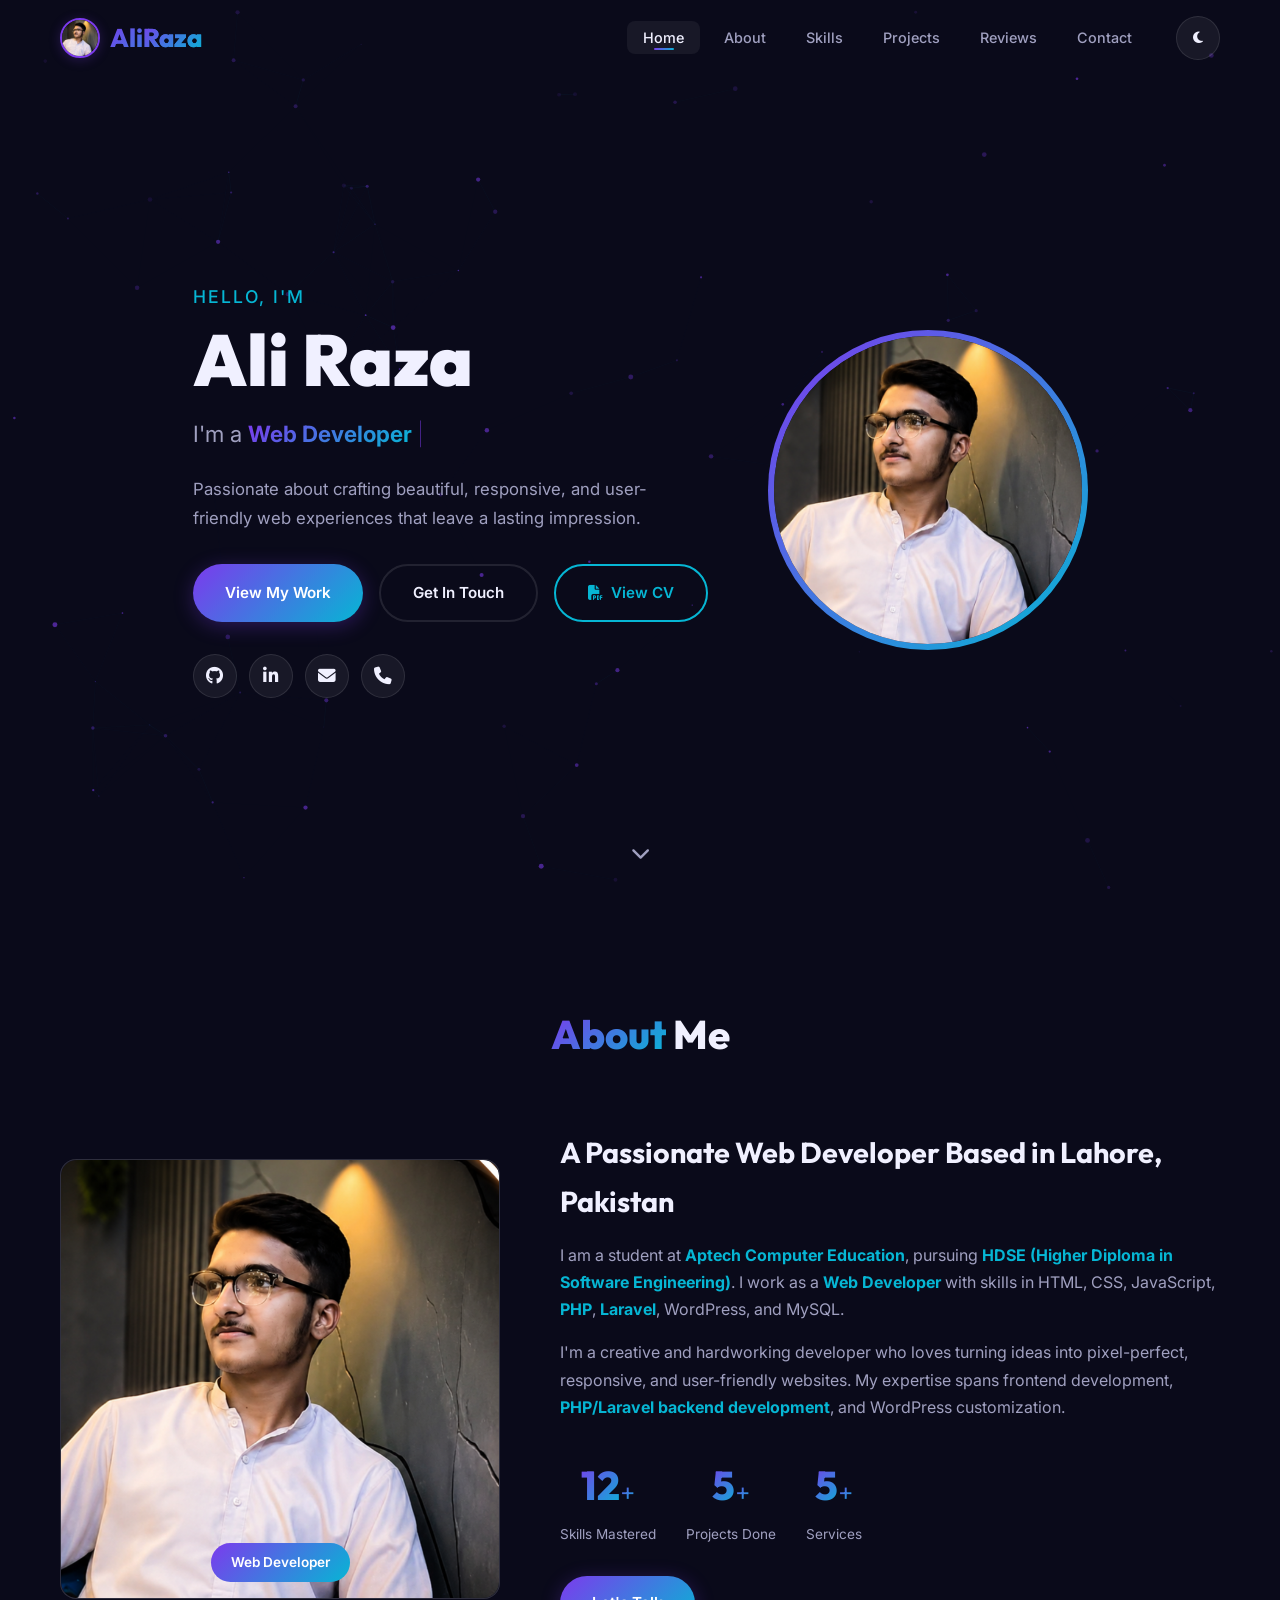
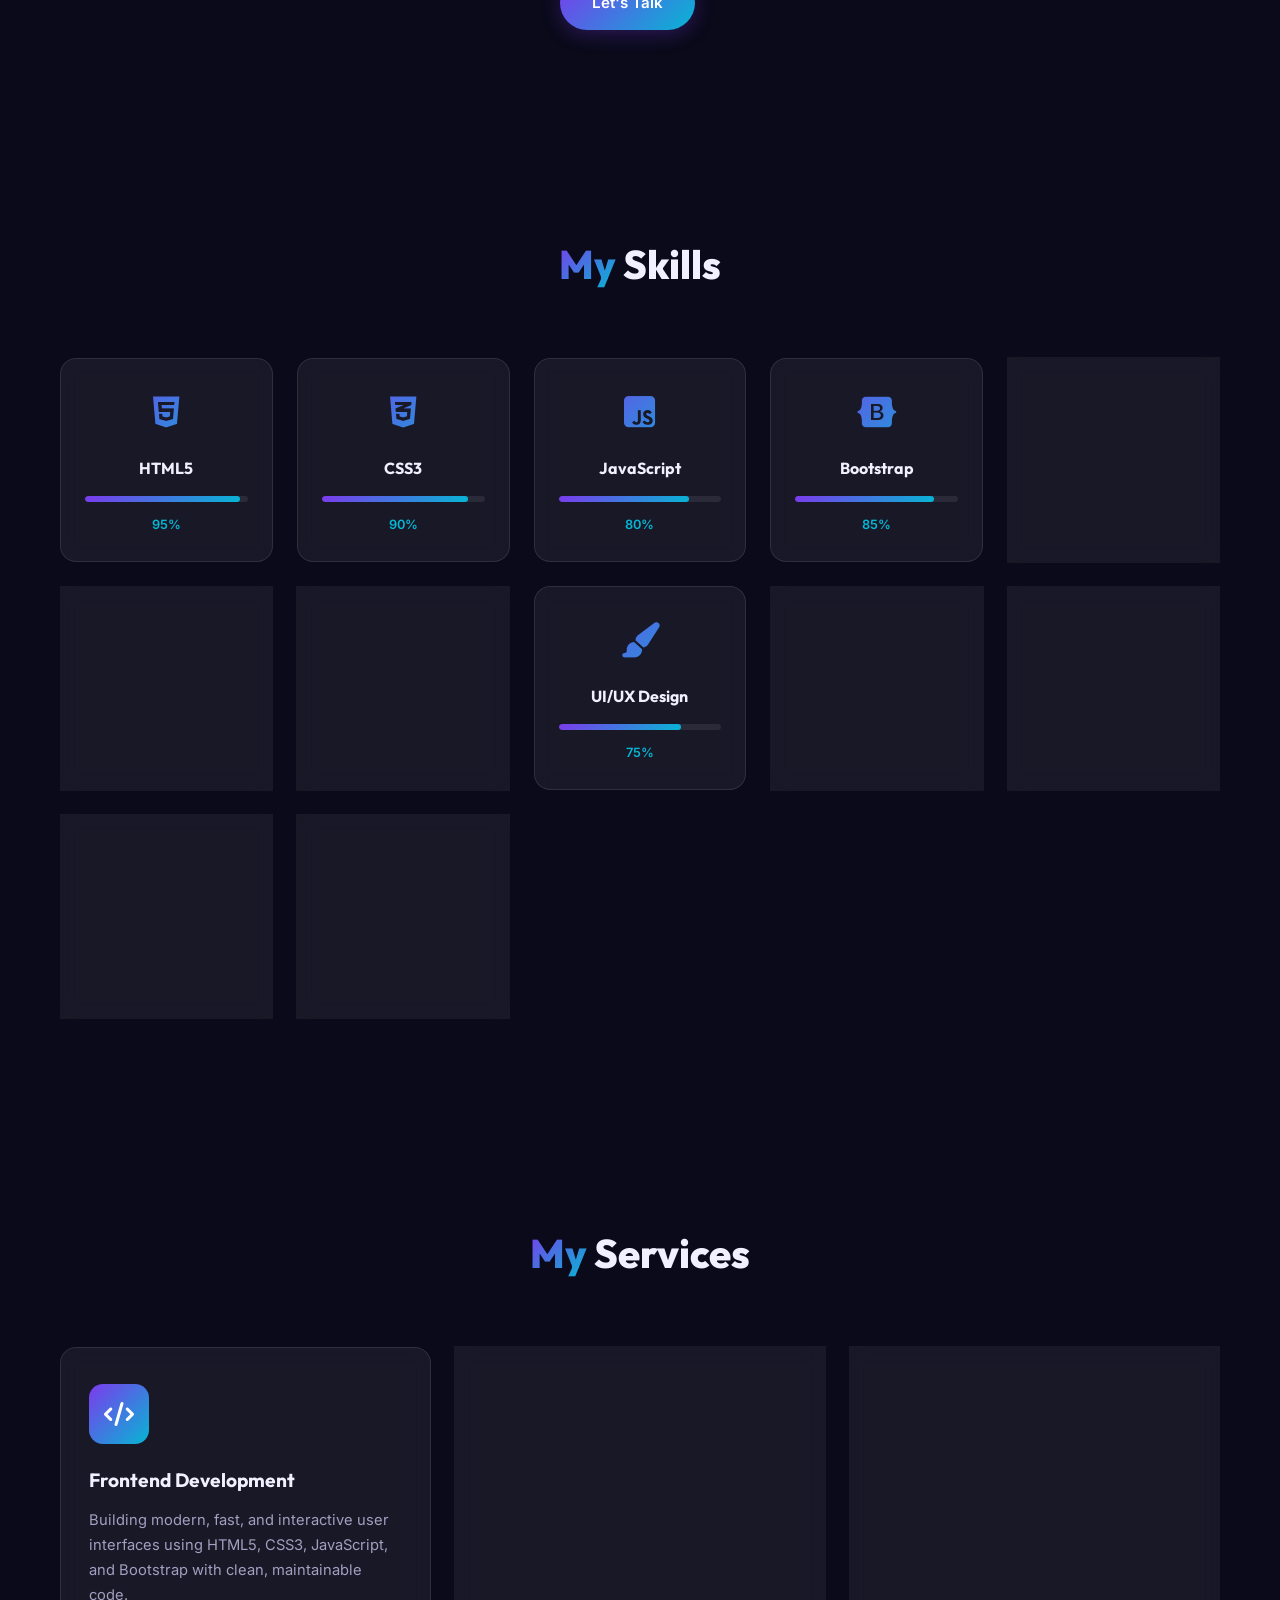
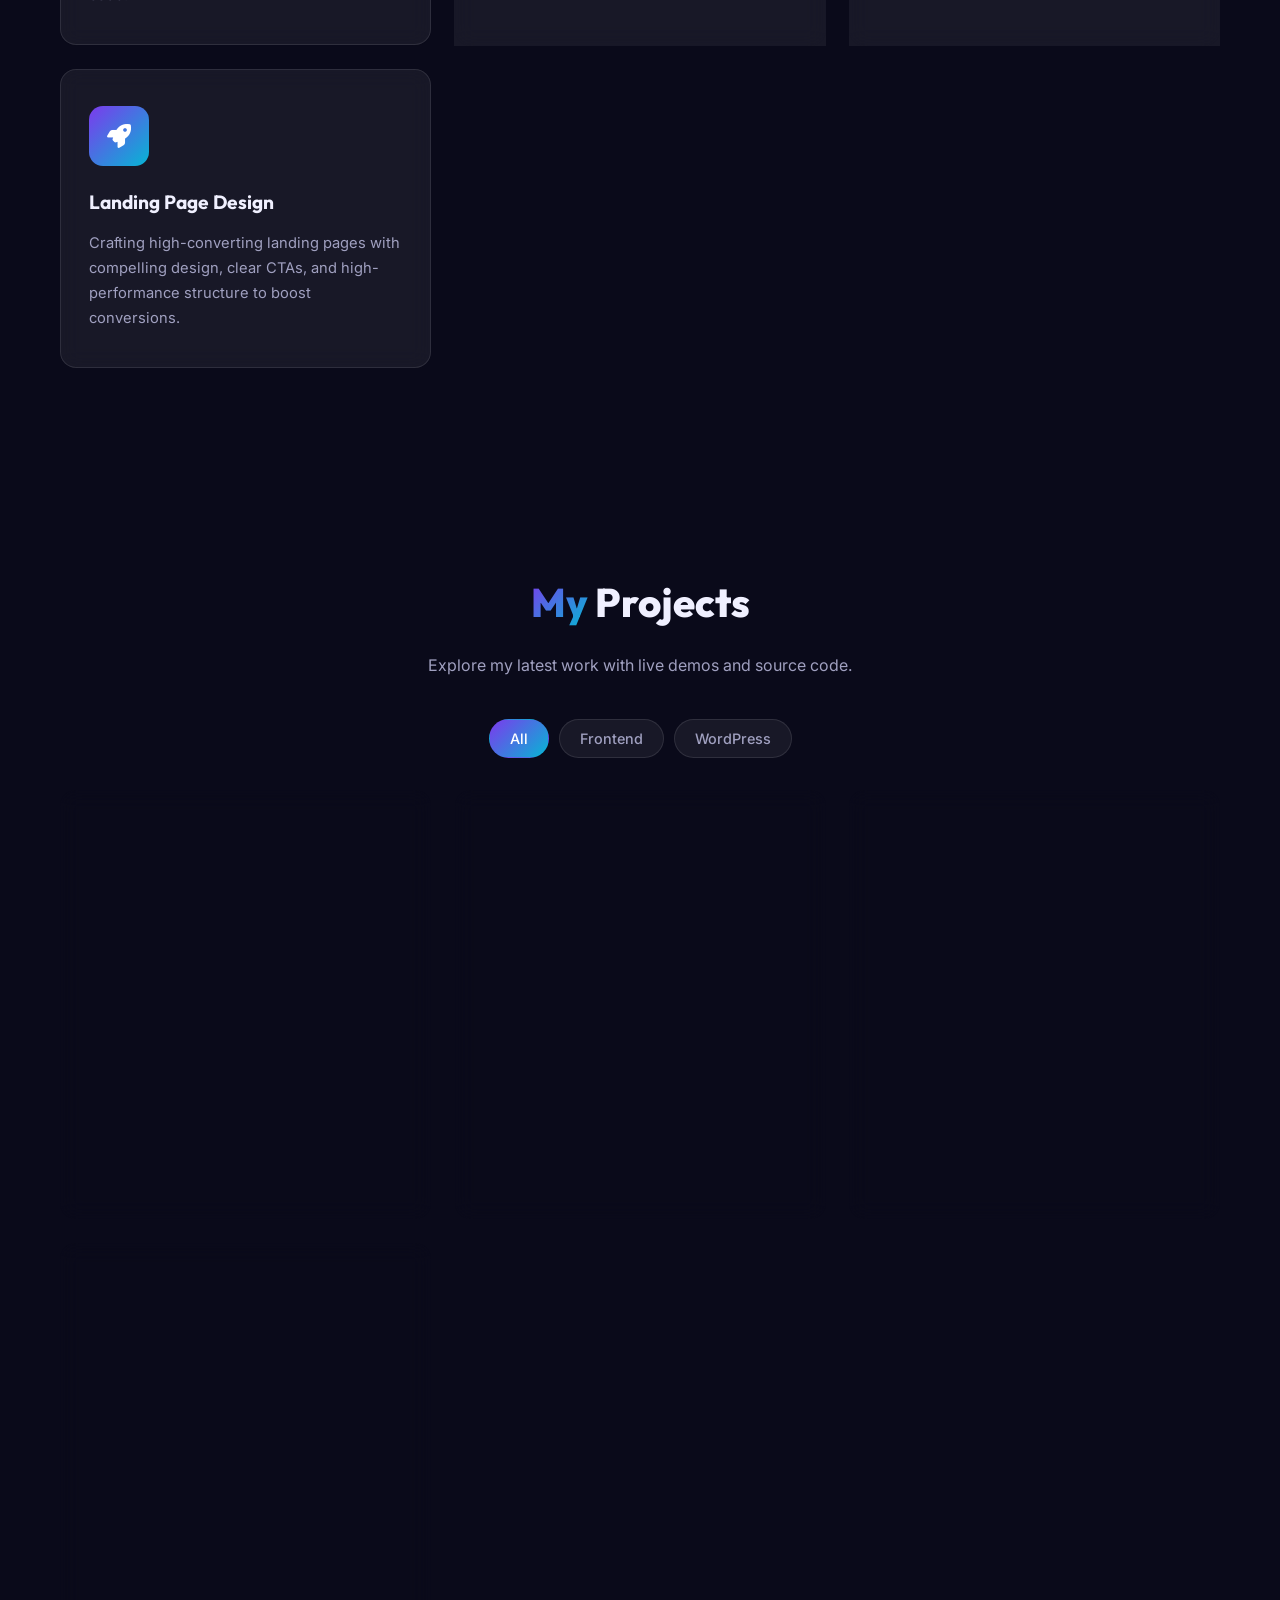
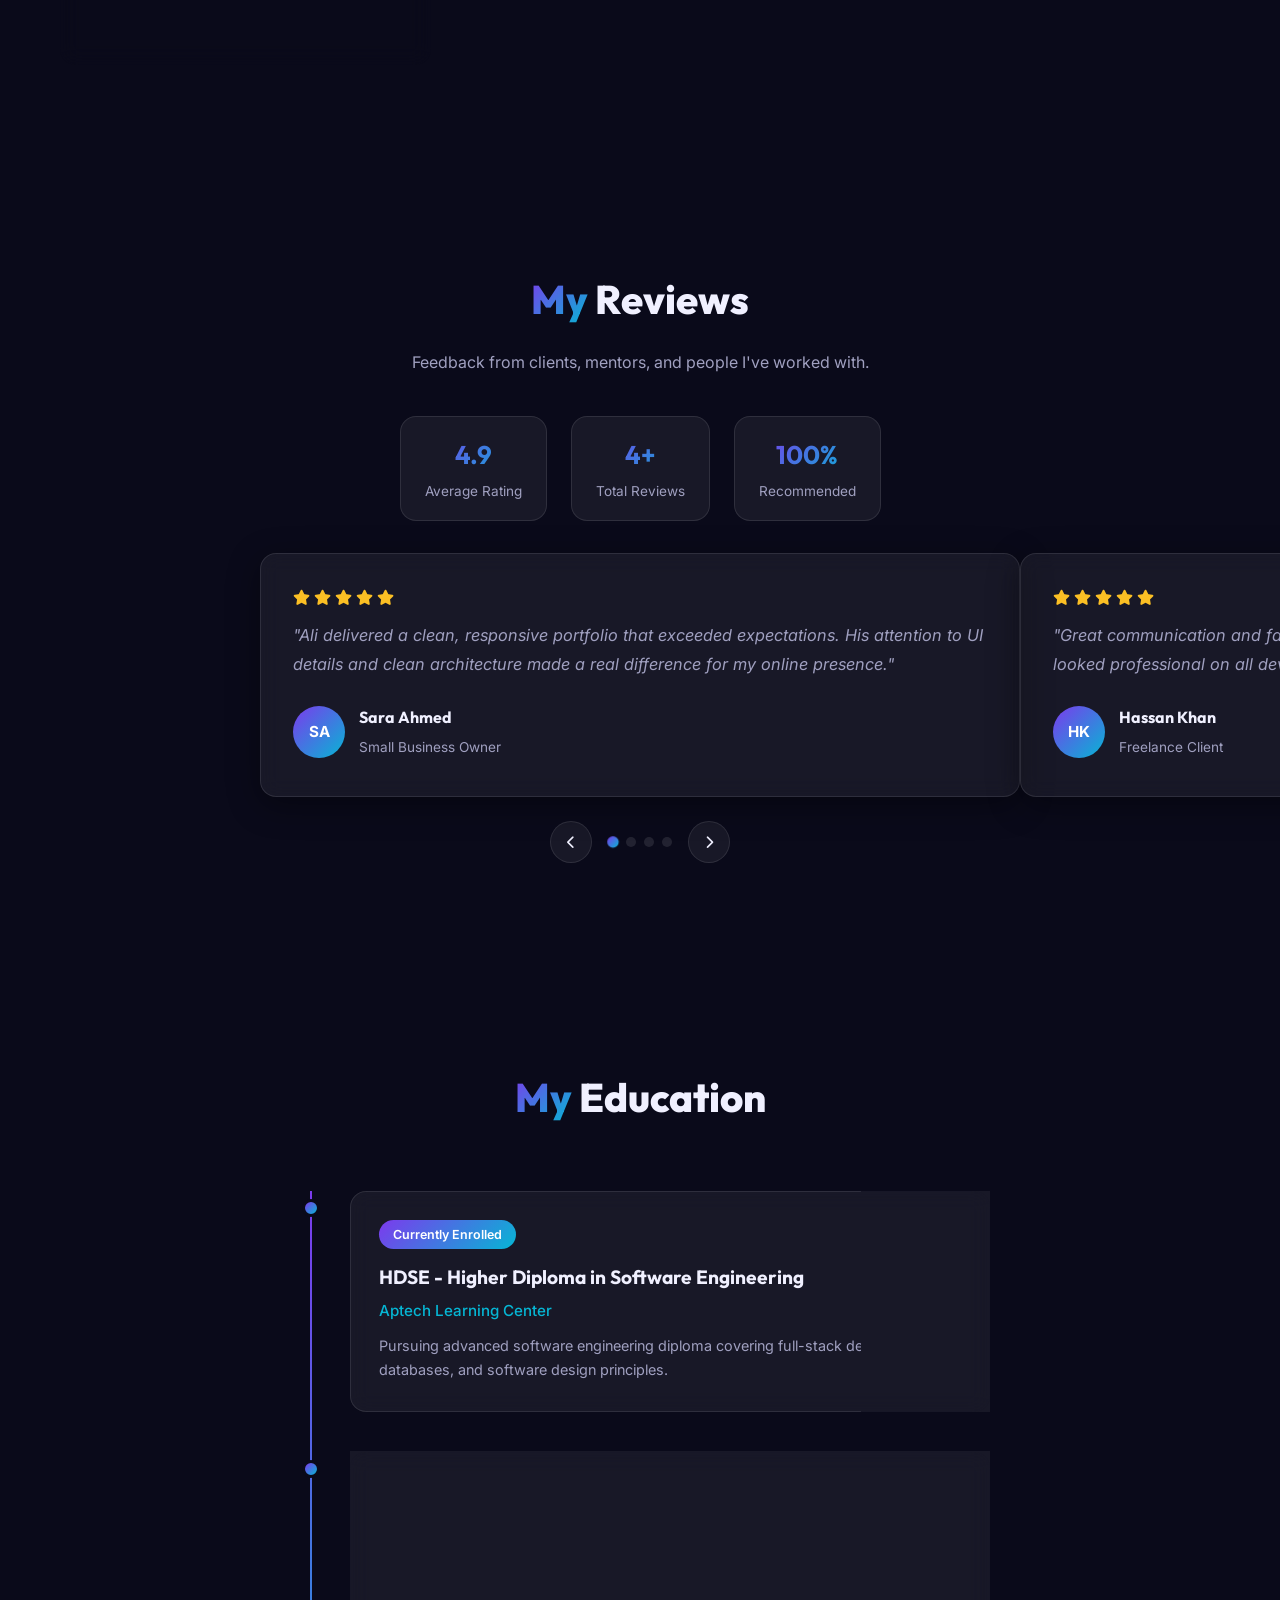
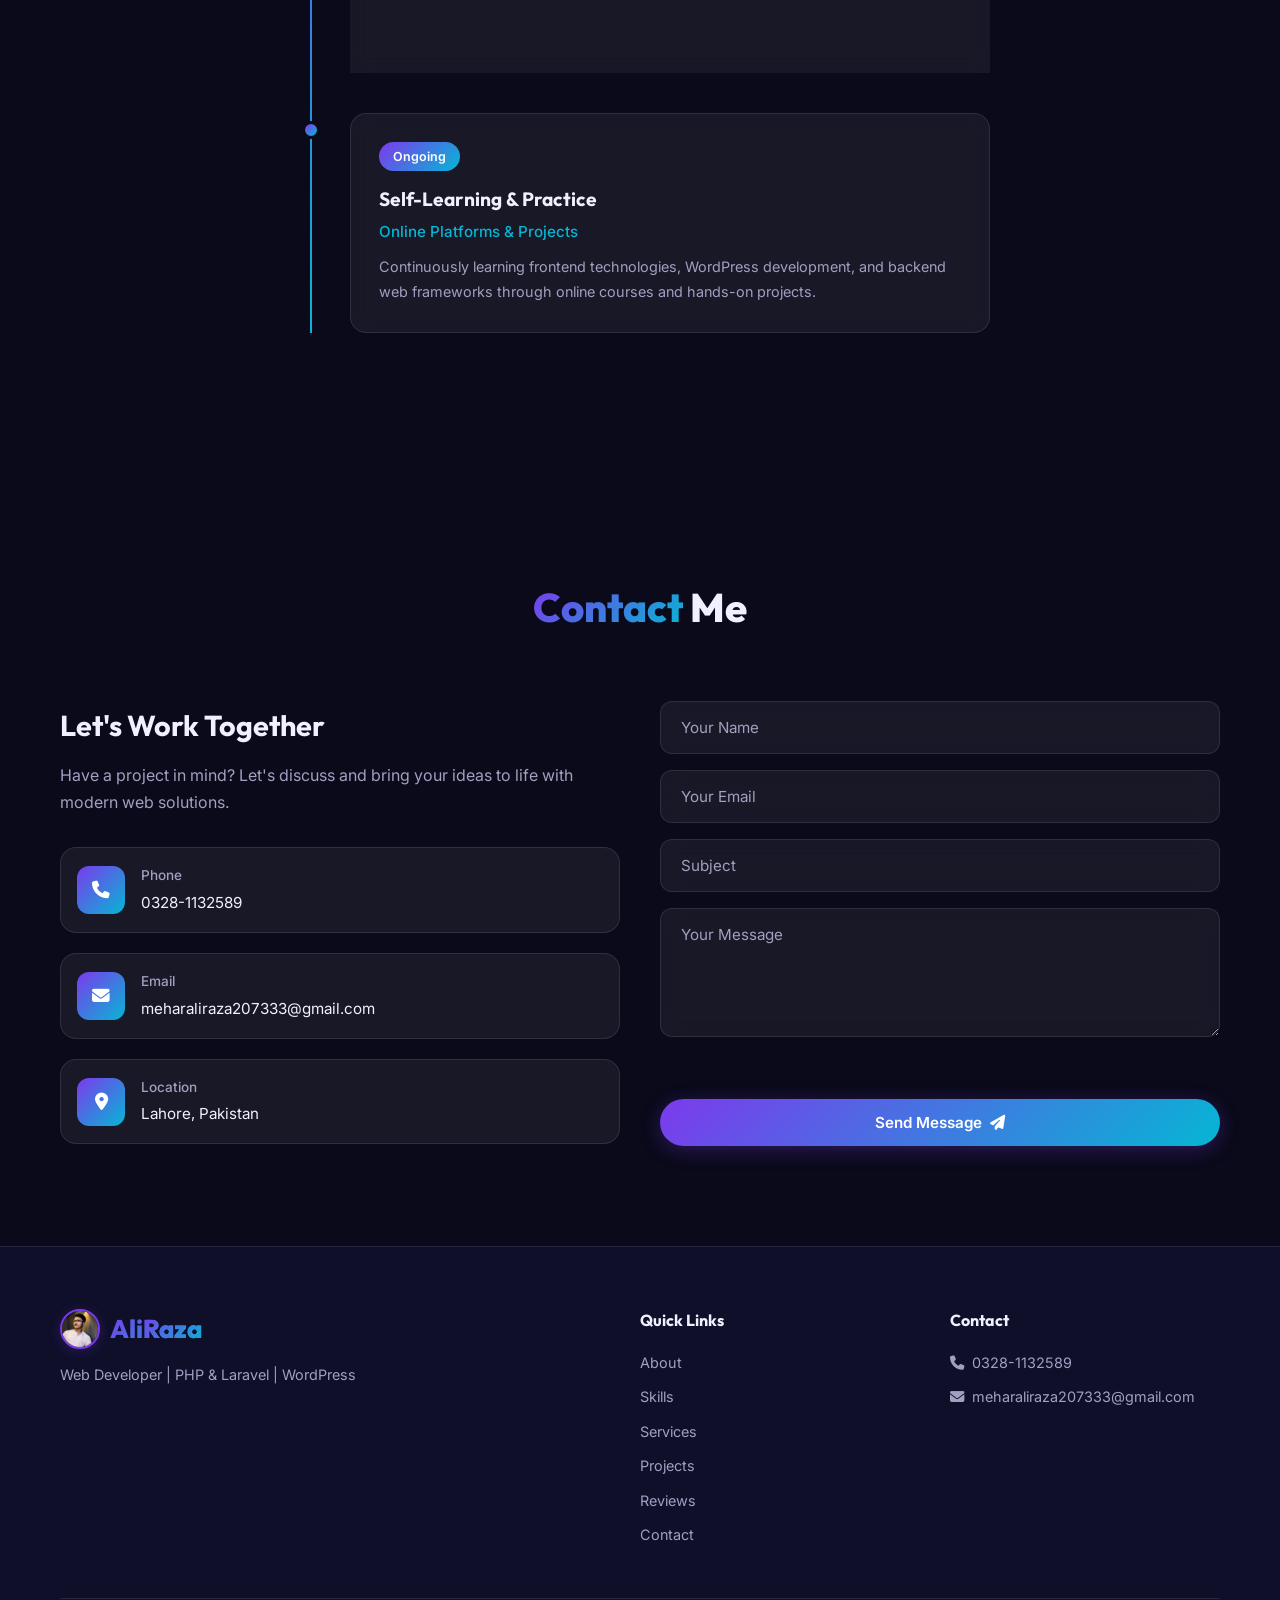
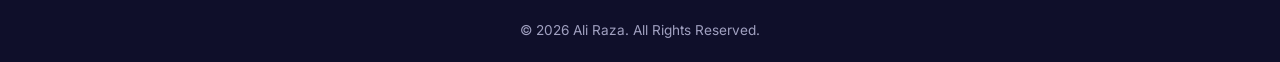
==== commit d3990003: "🖼️ Replaced logo with requested image across all sections of the site" ====
--- a/Assets/HTML/index.html
+++ b/Assets/HTML/index.html
@@ -37,7 +37,7 @@
   <nav id="navbar" class="navbar">
     <div class="container nav-container">
       <a href="#hero" class="logo">
-        <img src="../img/ali-raza-logo.jpg" alt="Ali Raza" class="logo-img">
+        <img src="../img/ali-raza-logo.png" alt="Ali Raza" class="logo-img">
         <span class="logo-text">Ali<span>Raza</span></span>
       </a>
       <ul class="nav-links" id="navLinks">
@@ -87,7 +87,7 @@
       <div class="hero-visual reveal">
         <div class="hero-avatar-ring">
           <div class="hero-avatar">
-            <img class="hero-avatar-img" src="../img/ali-raza-logo.jpg" alt="Ali Raza - Web Developer">
+            <img class="hero-avatar-img" src="../img/ali-raza-logo.png" alt="Ali Raza - Web Developer">
           </div>
         </div>
       </div>
@@ -104,7 +104,7 @@
       <div class="about-grid">
         <div class="about-image reveal">
           <div class="about-avatar-card">
-            <img class="about-avatar-img" src="../img/ali-raza-logo.jpg" alt="Ali Raza - Web Developer">
+            <img class="about-avatar-img" src="../img/ali-raza-logo.png" alt="Ali Raza - Web Developer">
             <div class="about-badge">Web Developer</div>
           </div>
         </div>
@@ -490,7 +490,7 @@
       <div class="footer-content">
         <div class="footer-brand">
           <a href="#hero" class="logo">
-            <img src="../img/ali-raza-logo.jpg" alt="Ali Raza" class="logo-img">
+            <img src="../img/ali-raza-logo.png" alt="Ali Raza" class="logo-img">
             <span class="logo-text">Ali<span>Raza</span></span>
           </a>
           <p>Web Developer | PHP & Laravel | WordPress</p>
